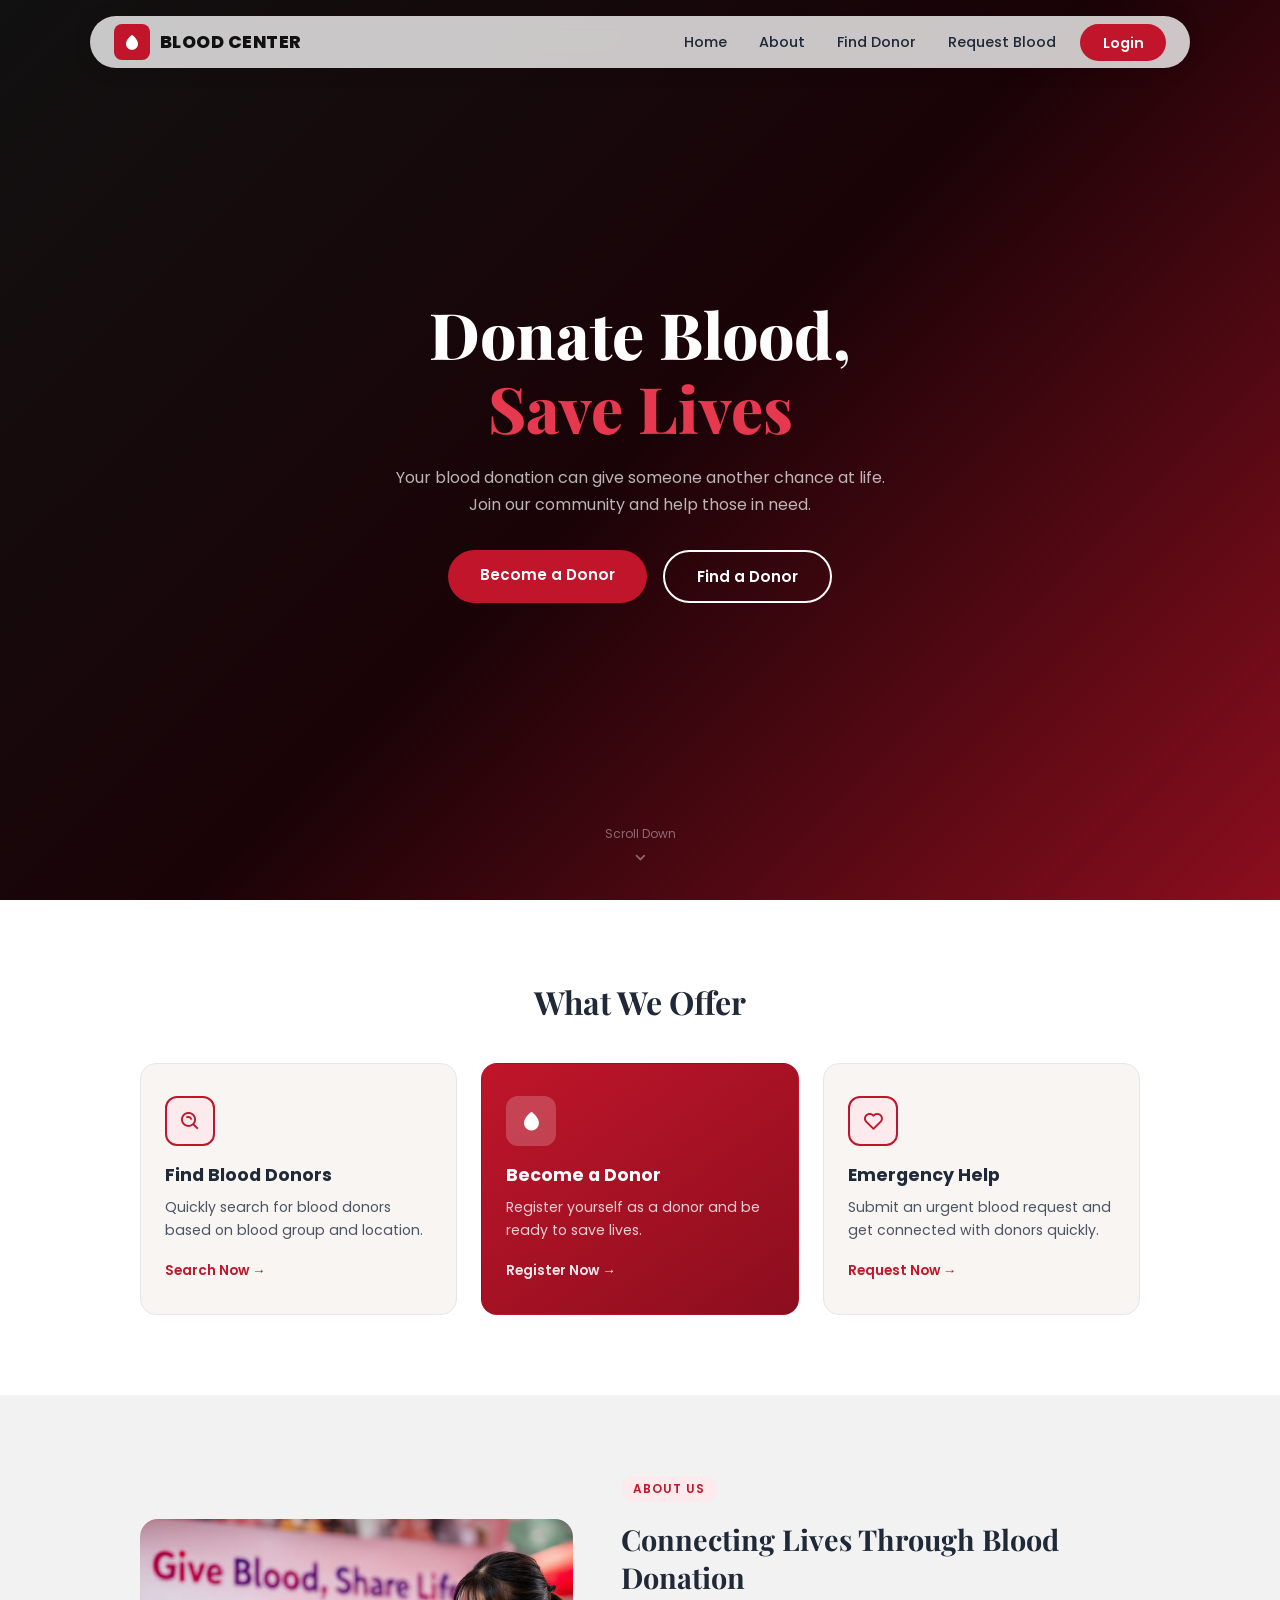
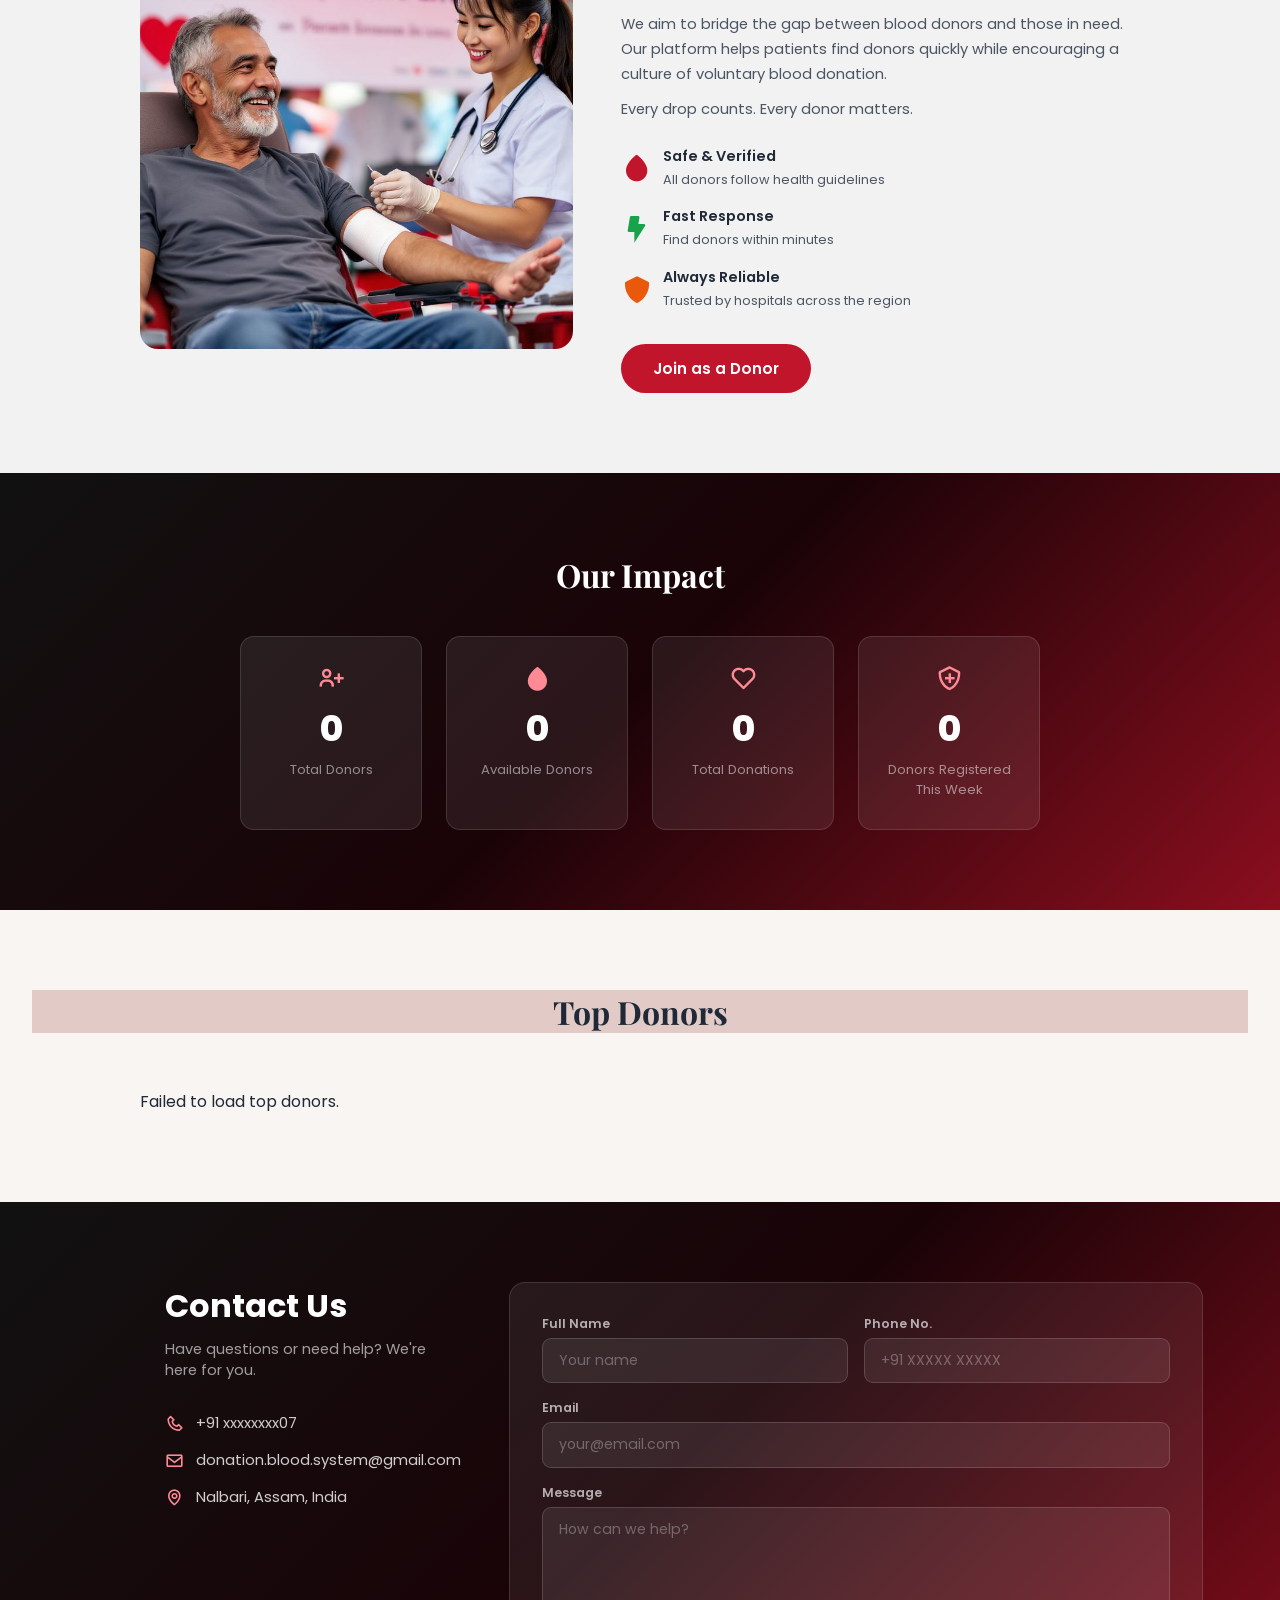
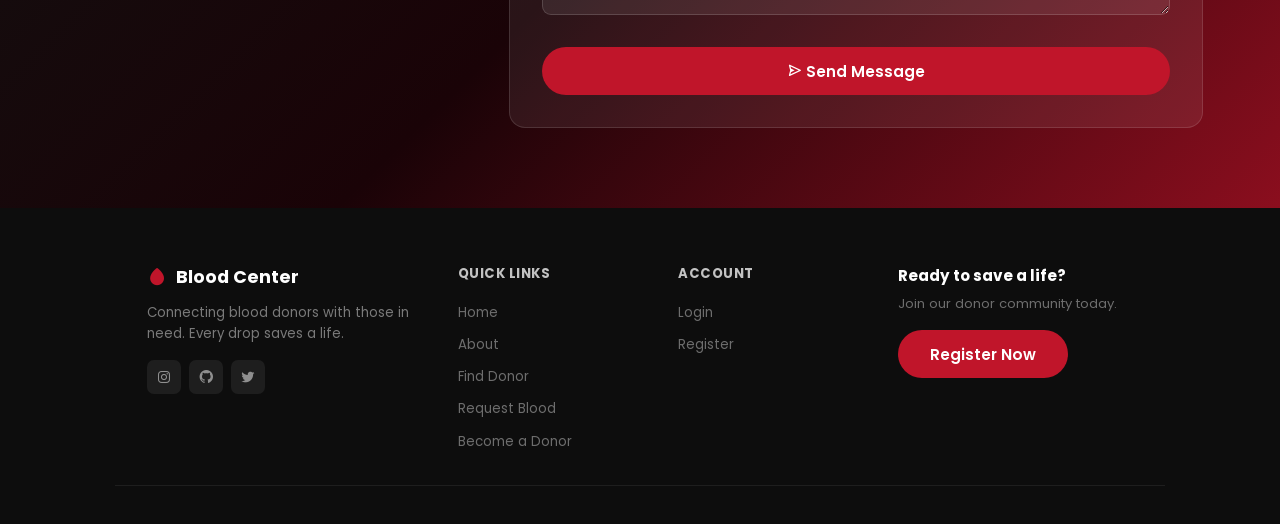
==== index.html @ 56c10442 "Initial commit - Blood DonationSystem" ====
<!DOCTYPE html>
<html lang="en">
<head>
  <meta charset="UTF-8" />
  <meta name="viewport" content="width=device-width, initial-scale=1.0"/>
  <title>Blood Center — Donate Blood, Save Lives</title>
  <link rel="stylesheet" href="/css/style.css">
  <link href="https://fonts.googleapis.com/css2?family=Poppins:wght@400;500;600;700;800&display=swap" rel="stylesheet"/>
  <link href="https://unpkg.com/boxicons@2.1.4/css/boxicons.min.css" rel="stylesheet"/>
  <link rel="icon" type="image/png" href="/imgs/logo.png">

  <script src="https://www.google.com/recaptcha/api.js" async defer></script>
</head>
<body>

  <!-- NAVBAR -->
  <header id="navbar">
    <div class="nav-content">
      <div class="lnav">
        <div class="nav-logo-icon"><i class='bx bxs-droplet'></i></div>
        <a href="index.html" class="brand-name">BLOOD CENTER</a>
      </div>

      <div class="hamburger" id="hamburger">
        <span></span><span></span><span></span>
      </div>

      <div class="rnav" id="rnav">
        <ul>
          <li><a class="navbtn" href="index.html">Home</a></li>
          <li><a class="navbtn" href="#about">About</a></li>
          <li><a class="navbtn" href="/html/search.html" target="_blank">Find Donor</a></li>
          <li><a class="navbtn" href="/html/request.html" target="_blank">Request Blood</a></li>
          <li><a class="nav-login-btn" href="/html/login.html" target="_blank">Login</a></li>
        </ul>
      </div>
    </div>
  </header>


  <!-- HERO -->
  <section class="hero">
    <div class="hero-content">
      <h1>Donate Blood,<br/><span>Save Lives</span></h1>
      <p>Your blood donation can give someone another chance at life.<br/>Join our community and help those in need.</p>
      <div class="hero-buttons">
        <a href="/html/register.html" class="btn-red" target="_blank">Become a Donor</a>
        <a href="/html/search.html" class="btn-white" target="_blank">Find a Donor</a>
      </div>
    </div>

    <div class="hero-scroll-hint">
      <span>Scroll Down</span>
      <i class='bx bx-chevron-down'></i>
    </div>
  </section>


  <!-- WHAT WE OFFER -->
  <section class="offers">
    <h2 class="section-title">What We Offer</h2>
    <div class="offers-grid">

      <div class="offer-card">
        <div class="offer-icon"><i class='bx bx-search-alt'></i></div>
        <h3>Find Blood Donors</h3>
        <p>Quickly search for blood donors based on blood group and location.</p>
        <a href="/html/search.html" target="_blank" class="card-link">Search Now →</a>
      </div>

      <div class="offer-card highlight">
        <div class="offer-icon"><i class='bx bxs-droplet'></i></div>
        <h3>Become a Donor</h3>
        <p>Register yourself as a donor and be ready to save lives.</p>
        <a href="/html/register.html" target="_blank" class="card-link light">Register Now →</a>
      </div>

      <div class="offer-card">
        <div class="offer-icon"><i class='bx bx-heart'></i></div>
        <h3>Emergency Help</h3>
        <p>Submit an urgent blood request and get connected with donors quickly.</p>
        <a href="/html/request.html" target="_blank" class="card-link">Request Now →</a>
      </div>

    </div>
  </section>


  <!-- ABOUT -->
  <section class="about" id="about">
    <div class="about-inner">

      <div class="about-image">
        <div class="about-img-box"><img src="/imgs/Blood_Donation_Poster.jpg" alt=""></div>
      </div>

      <div class="about-text">
        <span class="tag">About Us</span>
        <h2>Connecting Lives Through Blood Donation</h2>
        <p>We aim to bridge the gap between blood donors and those in need. Our platform helps patients find donors quickly while encouraging a culture of voluntary blood donation.</p>
        <p>Every drop counts. Every donor matters.</p>

        <div class="about-points">
          <div class="about-point">
            <i class='bx bxs-droplet'></i>
            <div>
              <h4>Safe & Verified</h4>
              <p>All donors follow health guidelines</p>
            </div>
          </div>
          <div class="about-point">
            <i class='bx bxs-bolt' style="color:#16a34a"></i>
            <div>
              <h4>Fast Response</h4>
              <p>Find donors within minutes</p>
            </div>
          </div>
          <div class="about-point">
            <i class='bx bxs-shield' style="color:#ea580c"></i>
            <div>
              <h4>Always Reliable</h4>
              <p>Trusted by hospitals across the region</p>
            </div>
          </div>
        </div>

        <a href="/html/register.html" target="_blank" class="btn-red">Join as a Donor</a>
      </div>

    </div>
  </section>


  <!-- STATS -->
  <section class="stats">
    <h2 class="section-title light">Our Impact</h2>
    <div class="stats-grid">

      <div class="stat-card">
        <i class='bx bx-user-plus'></i>
        <h3 id = "total-donors" class="counter" data-target="0">0</h3>
        <p>Total Donors</p>
      </div>

      <div class="stat-card">
        <i class='bx bxs-droplet'></i>
        <h3 id = "available-donors" class="counter" data-target="0">0</h3>
        <p>Available Donors</p>
      </div>

      <div class="stat-card">
        <i class='bx bx-heart'></i>
        <h3 id = "total-donations" class="counter" data-target="0">0</h3>
        <p>Total Donations</p>
      </div>

      <div class="stat-card">
        <i class='bx bx-shield-plus'></i>
        <h3 id = "last-7-days-registered-donors" class="counter" data-target="0">0</h3>
        <p>Donors Registered This Week</p>
      </div>

    </div>
  </section>


  <!-- TOP DONORS -->
  <section class="top-donors">
    <h2 class="section-title-donors">Top Donors</h2>
    <div class="donors-row" id = "top-donors-list">

 
      <!-- <div class="donor-card gold">
        <div class="donor-rank">🥇</div>
        <div class="donor-avatar">KB</div>
        <h3>Karan Barman</h3>
        <span class="blood-tag">A+</span>
        <p>12 Donations</p>
      </div>

      -->
      

    </div>
  </section>


  <!-- CONTACT -->
  <section class="contact" id="contact">
    <div class="contact-inner">

      <div class="contact-info">
        <h2>Contact Us</h2>
        <p>Have questions or need help? We're here for you.</p>
        <div class="contact-detail">
          <i class='bx bx-phone'></i>
          <span>+91 xxxxxxxx07</span>
        </div>
        <div class="contact-detail">
          <i class='bx bx-envelope'></i>
          <span>donation.blood.system@gmail.com</span>
        </div>
        <div class="contact-detail">
          <i class='bx bx-map'></i>
          <span>Nalbari, Assam, India</span>
        </div>
      </div>




      <form class="contact-form" id="contactForm">
        <div class="form-row">
          <div class="form-group">
            <label for="cfName">Full Name</label>
            <input type="text" id="cfName" name="name" placeholder="Your name" required/>
          </div>
          <div class="form-group">
            <label for="cfPhone">Phone No.</label>
            <input type="tel" id="cfPhone" name="phone" placeholder="+91 XXXXX XXXXX"/>
          </div>
        </div>
        <div class="form-group">
          <label for="cfEmail">Email</label>
          <input type="email" id="cfEmail" name="email" placeholder="your@email.com" required/>
        </div>
        <div class="form-group">
          <label for="cfMsg">Message</label>
          <textarea id="cfMsg" name="message" rows="4" placeholder="How can we help?" required></textarea>
        </div>
        <div class="g-recaptcha" data-sitekey="6LdSw4IsAAAAANBnFoG56JSh3QCgX4U8LCmCvYXB"></div>
        <button type="submit" class="btn-red full">
          <i class='bx bx-send'></i> Send Message
        </button>
        <p class="form-success" id="formSuccess">✓ Message sent successfully!</p>
      </form>

    </div>
  </section>


  <!-- FOOTER -->
  <footer class="footer">
    <div class="footer-inner">

      <div class="footer-brand">
        <div class="footer-logo">
          <i class='bx bxs-droplet'></i> Blood Center
        </div>
        <p>Connecting blood donors with those in need. Every drop saves a life.</p>
        <div class="footer-socials">
          <a href="#"><i class='bx bxl-instagram'></i></a>
          <a href="#"><i class='bx bxl-github'></i></a>
          <a href="#"><i class='bx bxl-twitter'></i></a>
        </div>
      </div>

      <div class="footer-links">
        <h4>Quick Links</h4>
        <ul>
          <li><a href="index.html" target="_blank">Home</a></li>
          <li><a href="#about">About</a></li>
          <li><a href="/html/search.html" target="_blank">Find Donor</a></li>
          <li><a href="/html/request.html" target="_blank">Request Blood</a></li>
          <li><a href="/html/register.html" target="_blank">Become a Donor</a></li>
        </ul>
      </div>

      <div class="footer-links">
        <h4>Account</h4>
        <ul>
          <li><a href="/html/login.html" target="_blank">Login</a></li>
          <li><a href="/html/register.html" target="_blank">Register</a></li>
        </ul>
      </div>

      <div class="footer-cta">
        <h4>Ready to save a life?</h4>
        <p>Join our donor community today.</p>
        <a href="/html/register.html" target="_blank" class="btn-red">Register Now</a>
      </div>

    </div>

    <div class="footer-bottom">
      <!-- <p>© 2025 Blood Center. All rights reserved.</p>
      <p>Made with <i class='bx bxs-heart' style="color:#C0152A"></i> for a college project</p> -->
    </div>
  </footer>

   <div id="toast" class="toast"></div>

  <script src="/js/index.js"></script>
  <script src="/js/contact.js"></script>
</body>
</html>
---- css/style.css ----
/* ================================
   BLOOD CENTER — style.css
   ================================ */

@import url('https://fonts.googleapis.com/css2?family=Poppins:wght@300;400;500;600;700;800&family=Playfair+Display:wght@700;800&display=swap');

/* --- VARIABLES --- */
:root {
  --red:       #C0152A;
  --red-dark:  #8B0E1E;
  --red-light: #FDEAEC;
  --black:     #111111;
  --white:     #FFFFFF;
  --off-white: #F8F5F2;
  --gray:      #F2F2F2;
  --text:      #1F2937;
  --text-soft: #4B5563;
  --border:    #E5E7EB;
}

/* --- RESET --- */
* {
  margin: 0;
  padding: 0;
  box-sizing: border-box;
}

html {
  scroll-behavior: smooth;
}

body {
  font-family: 'Poppins', sans-serif;
  color: var(--text);
  background: var(--white);
}

a {
  text-decoration: none;
  color: inherit;
}

ul {
  list-style: none;
}

img {
  max-width: 100%;
}


/* ================================
   REUSABLE STYLES
================================ */

.section-title {
  font-family: 'Playfair Display', serif;
  text-align: center;
  font-size: 2rem;
  font-weight: 700;
  margin-bottom: 2.5rem;
  color: var(--text);
}

.section-title-donors {
  font-family: 'Playfair Display', serif;
  text-align: center;
  font-size: 2rem;
  font-weight: 700;
  margin-bottom: 2.5rem;
  color: var(--text);
  background-color: rgb(133, 39, 26, 0.2);
}



.section-title.light {
  color: var(--white);
}

.tag {
  display: inline-block;
  background: var(--red-light);
  color: var(--red);
  font-size: 0.75rem;
  font-weight: 600;
  letter-spacing: 1px;
  text-transform: uppercase;
  padding: 4px 12px;
  border-radius: 20px;
  margin-bottom: 0.8rem;
}

.btn-red {
  display: inline-block;
  background: var(--red);
  color: var(--white);
  padding: 0.8rem 2rem;
  border-radius: 50px;
  font-weight: 600;
  font-size: 0.95rem;
  border: none;
  cursor: pointer;
  font-family: 'Poppins', sans-serif;
  transition: all 0.4s ease;
}

.btn-red:hover {
  background: var(--red);
  transform: scale(1.05);
  box-shadow: 0 0px 20px rgba(192,21,42,0.35);
}

.btn-red.full {
  width: 100%;
  text-align: center;
}

.btn-white {
  display: inline-block;
  background: transparent;
  color: var(--white);
  padding: 0.8rem 2rem;
  border-radius: 50px;
  font-weight: 600;
  font-size: 0.95rem;
  border: 2px solid var(--white);
  transition: background 0.3s, color 0.3s;
}

.btn-white:hover {
  background: var(--white);
  color: var(--black);
}

.blood-tag {
  display: inline-block;
  background: var(--red-light);
  color: var(--red);
  border: 1px solid rgba(192,21,42,0.2);
  border-radius: 5px;
  padding: 2px 8px;
  font-size: 0.8rem;
  font-weight: 700;
}


/* ================================
   NAVBAR
================================ */

header {
  position: fixed;
  top: 0; left: 0; right: 0;
  z-index: 1000;
  padding: 1rem 2rem;
  display: flex;
  justify-content: center;
  transition: padding 0.3s ease;
}
/* header.scrolled {
  padding: 0.5rem 2rem;
} */
.nav-content {
  background: rgba(255, 255, 255, 0.774);
  backdrop-filter: blur(10px);
  -webkit-backdrop-filter: blur(18px);
  display: flex;
  justify-content: space-between;
  align-items: center;
  padding: 0.5rem 1.5rem;
  width: 100%;
  max-width: 1100px;
  border-radius: 50px;
  box-shadow: 0 2px 20px rgba(0,0,0,0.12);
  transition: all 0.3s ease;
}
.lnav {
  display: flex;
  align-items: center;
  gap: 0.6rem;
}
.nav-logo-icon {
  width: 36px; height: 36px;
  background: var(--red);
  border-radius: 8px;
  display: flex; align-items: center; justify-content: center;
  color: white;
  font-size: 18px;
}
.brand-name {
  font-weight: 800;
  font-size: 1.1rem;
  color: var(--black);
  letter-spacing: 0.5px;
}
.rnav ul {
  display: flex;
  align-items: center;
  gap: 0.2rem;
}
.navbtn {
  padding: 0.4rem 0.9rem;
  border-radius: 30px;
  color: var(--text-main);
  font-weight: 500;
  font-size: 0.9rem;
  transition: all 0.25s ease;
}
.navbtn:hover {
  background: var(--red-light);
  color: var(--red);
}
.nav-login-btn {
  background: var(--red);
  color: white;
  padding: 0.55rem 1.4rem;
  border-radius: 50px;
  font-weight: 600;
  font-size: 0.9rem;
  transition: all 0.3s ease;
  box-shadow: var(--shadow-red);
  margin-left: 0.4rem;
}
.nav-login-btn:hover {
  background: var(--red-dark);
  transform: translateY(-1px);
}

/* hamburger */

.hamburger {
  display: none;
  flex-direction: column;
  cursor: pointer;
  gap: 5px;
  padding: 4px;
}
.hamburger span {
  width: 24px; height: 2.5px;
  background: var(--black);
  border-radius: 5px;
  transition: all 0.3s ease;
  display: block;
}
.hamburger.open span:nth-child(1) { transform: rotate(45deg) translate(5px,5px); }
.hamburger.open span:nth-child(2) { opacity: 0; }
.hamburger.open span:nth-child(3) { transform: rotate(-45deg) translate(5px,-5px); }

@media (max-width: 900px) {
  .hamburger { display: flex; }
  .rnav {
    position: absolute;
    top: 50px; left: 1rem; right: 1rem;
    background: white;
    border-radius: 16px;
    box-shadow: 0 8px 30px rgba(0,0,0,0.15);
    max-height: 0;
    overflow: hidden;
    transition: max-height 0.4s ease, padding 0.3s ease;
  }
  .rnav.active { max-height: 400px; padding: 0.8rem 0; }
  .rnav ul { flex-direction: column; padding: 0.5rem 1rem; gap: 0.5rem; }
  .nav-login-btn { margin-left: 0; width: 100%; text-align: center; display: block; }
}


/* ================================
   HERO
================================ */

.hero {
  min-height: 100vh;
  background: linear-gradient(135deg, #111 0%, #1a0307 50%, #8B0E1E 100%);
  display: flex;
  align-items: center;
  justify-content: center;
  text-align: center;
  padding: 2rem;
}

.hero-content {
  max-width: 700px;
}
.hero-content h1 {
  font-family: 'Playfair Display', serif;
  font-size: clamp(2.2rem, 6vw, 4rem);
  color: var(--white);
  font-weight: 800;
  line-height: 1.15;
  margin-bottom: 1.2rem;
}

.hero-content h1 span {
  color: #E63950;
}

.hero-content p {
  font-size: 1rem;
  color: rgba(255,255,255,0.7);
  line-height: 1.7;
  margin-bottom: 2rem;
}

.hero-buttons {
  display: flex;
  gap: 1rem;
  justify-content: center;
  flex-wrap: wrap;
}

.hero-scroll-hint {
  position: absolute;
  bottom: 2rem;
  left: 50%;
  transform: translateX(-50%);
  display: flex;
  flex-direction: column;
  align-items: center;
  gap: 4px;
  color: rgba(255,255,255,0.4);
  font-size: 0.75rem;
  animation: bounce 2s infinite;
  z-index: 2;
}
.hero-scroll-hint i { font-size: 1.3rem; }
@keyframes bounce {
  0%,100% { transform: translateX(-50%) translateY(0); }
  50%      { transform: translateX(-50%) translateY(6px); }
}


/* ================================
   WHAT WE OFFER
================================ */

.offers {
  padding: 5rem 2rem;
  background: var(--white);
}

.offers-grid {
  max-width: 1000px;
  margin: 0 auto;
  display: grid;
  grid-template-columns: repeat(3, 1fr);
  gap: 1.5rem;
}

.offer-card {
  background: var(--off-white);
  border: 1.5px solid var(--border);
  border-radius: 16px;
  padding: 2rem 1.5rem;
  transition: transform 0.3s, box-shadow 0.3s;
}

.offer-card:hover {
  transform: translateY(-4px);
  box-shadow: 0 8px 24px rgba(0,0,0,0.08);
}

/* The middle red card */
.offer-card.highlight {
  background: linear-gradient(145deg, var(--red), var(--red-dark));
  border-color: transparent;
  color: var(--white);
}

.offer-icon {
  width: 50px;
  height: 50px;
  background: var(--red-light);
  color: var(--red);
  border-radius: 12px;
  display: flex;
  align-items: center;
  justify-content: center;
  font-size: 1.4rem;
  margin-bottom: 1rem;
  border: 2px solid var(--red);
}

.highlight .offer-icon {
  border: transparent;
  background: rgba(255,255,255,0.2);
  color: var(--white);
}

.offer-card h3 {
  font-size: 1.1rem;
  font-weight: 700;
  margin-bottom: 0.5rem;
}

.offer-card p {
  font-size: 0.88rem;
  color: var(--text-soft);
  line-height: 1.6;
  margin-bottom: 1rem;
}

.highlight p {
  color: rgba(255,255,255,0.8);
}

.card-link {
  font-size: 0.85rem;
  font-weight: 600;
  color: var(--red);
  transition: letter-spacing 0.2s;
}

.card-link:hover {
  letter-spacing: 0.5px;
}

.card-link.light {
  color: rgba(255,255,255,0.9);
}

@media (max-width: 750px) {
  .offers-grid {
    grid-template-columns: 1fr;
  }
}


/* ================================
   ABOUT
================================ */

.about {
  padding: 5rem 2rem;
  background: var(--gray);
}

.about-inner {
  max-width: 1000px;
  margin: 0 auto;
  display: grid;
  grid-template-columns: 1fr 1.2fr;
  gap: 3rem;
  align-items: center;
}

.about-img-box {
  background: linear-gradient(135deg, var(--red), var(--red-dark));
  border-radius: 18px;
  height: 430px;
  display: flex;
  align-items: center;
  justify-content: center;
  color: var(--red);
  overflow: hidden;
}
.about-img-box img{
  height:  100%;
  width: 100%;
}

.about-img-box p {
  font-size: 1rem;
  font-weight: 500;
}

.about-text h2 {
  font-family: 'Playfair Display', serif;
  font-size: 1.8rem;
  font-weight: 700;
  margin: 0.4rem 0 1rem;
  line-height: 1.3;
}

.about-text p {
  font-size: 0.92rem;
  color: var(--text-soft);
  line-height: 1.7;
  margin-bottom: 0.6rem;
}

.about-points {
  display: flex;
  flex-direction: column;
  gap: 1rem;
  margin: 1.5rem 0 2rem;
}

.about-point {
  display: flex;
  align-items: center;
  gap: 10px;
}

.about-point i {
  font-size: 2rem;
  color: var(--red);
  flex-shrink: 0;
}

.about-point h4 {
  font-size: 0.9rem;
  font-weight: 600;
  margin-bottom: 2px;
}

.about-point p {
  font-size: 0.8rem;
  margin: 0;
}

@media (max-width: 750px) {
  .about-inner {
    grid-template-columns: 1fr;
  }
  .about-img-box {
    height: 400px;
  }
}


/* ================================
   STATS
================================ */

.stats {
  background: linear-gradient(135deg, #111 0%, #1a0307 50%, #8B0E1E 100%);
  padding: 5rem 2rem;
  text-align: center;
}

.stats-grid {
  max-width: 800px;
  margin: 0 auto;
  display: grid;
  grid-template-columns: repeat(4, 1fr);
  gap: 1.5rem;
}

.stat-card {
  background: rgba(255,255,255,0.08);
  border: 1px solid rgba(255,255,255,0.12);
  border-radius: 14px;
  padding: 1.8rem 1rem;
  transition: all 0.3s ease;
}

.stat-card:hover {
  transform: translateY(-4px);
}

.stat-card i {
  font-size: 1.8rem;
  color: #ff8a95;
  margin-bottom: 0.5rem;
  display: block;
}

.stat-card h3 {
  font-size: 2.2rem;
  font-weight: 800;
  color: var(--white);
  margin-bottom: 0.3rem;
}

.stat-card p {
  font-size: 0.82rem;
  color: rgba(255,255,255,0.5);
}

@media (max-width: 650px) {
  .stats-grid {
    grid-template-columns: repeat(2, 1fr);
  }
}


/* ================================
   TOP DONORS
================================ */

.top-donors {
  padding: 5rem 2rem;
  background: var(--off-white);
}

.donors-row {
  padding: 1rem 0;
  max-width: 1000px;
  margin: 0 auto;
  display: flex;
  gap: 1.2rem;
  overflow-x: auto;
  padding-bottom: 0.5rem;
  scrollbar-width: thin;
  scrollbar-color: var(--border) transparent;
}

.donor-card {
  min-width: 185px;
  background: var(--white);
  border: 2px solid var(--border);
  border-radius: 16px;
  padding: 1.5rem 1.2rem;
  text-align: center;
  display: flex;
  flex-direction: column;
  align-items: center;
  gap: 0.5rem;
  position: relative;
  transition: all 0.3s, box-shadow 0.3s;
  flex-shrink: 0;
}

.donor-card:hover {
  transform: translateY(-4px);
  box-shadow: 0 5px 10px rgba(0,0,0,0.08);
}

/* Gold / Silver / Bronze card backgrounds */
.donor-card.gold   { background: linear-gradient(160deg, #fffde8, #fff); border-color: #F5D060; }
.donor-card.silver { background: linear-gradient(160deg, #f5f5f5, #fff); border-color: #C2BFBC; }
.donor-card.bronze { background: linear-gradient(160deg, #fff0e6, #fff); border-color: #CD7F32; }

.donor-rank {
  position: absolute;
  top: 10px;
  left: 12px;
  font-size: 1.2rem;
}

.donor-avatar {
  width: 60px;
  height: 60px;
  border-radius: 50%;
  background: var(--red);
  color: var(--white);
  display: flex;
  align-items: center;
  justify-content: center;
  font-weight: 700;
  font-size: 1.1rem;
}

.donor-card h3 {
  font-size: 0.92rem;
  font-weight: 700;
}

.donor-card p {
  font-size: 0.8rem;
  color: var(--text-soft);
}


/* ================================
   CONTACT
================================ */

.contact {
  background: linear-gradient(135deg, #111 0%, #1a0307 50%, #8B0E1E 100%);
  padding: 5rem 2rem;
}

.contact-inner {
  max-width: 950px;
  margin: 0 auto;
  display: grid;
  grid-template-columns: 1fr 1.5fr;
  gap: 3rem;
  align-items: start;
}

.contact-info h2 {
  font-size: 2rem;
  font-weight: 700;
  color: var(--white);
  margin-bottom: 0.6rem;
}

.contact-info > p {
  color: rgba(255,255,255,0.6);
  font-size: 0.92rem;
  margin-bottom: 2rem;
}

.contact-detail {
  display: flex;
  align-items: center;
  gap: 12px;
  margin-bottom: 1rem;
}

.contact-detail i {
  font-size: 1.2rem;
  color: #ff8a95;
  flex-shrink: 0;
}

.contact-detail span {
  font-size: 0.92rem;
  color: rgba(255,255,255,0.8);
}

/* Contact form */
.contact-form {
  background: rgba(255,255,255,0.07);
  border: 1px solid rgba(255,255,255,0.12);
  border-radius: 16px;
  padding: 2rem;
  display: flex;
  flex-direction: column;
  gap: 1rem;
}

.form-row {
  display: grid;
  grid-template-columns: 1fr 1fr;
  gap: 1rem;
}

.form-group {
  display: flex;
  flex-direction: column;
  gap: 5px;
}

.form-group label {
  font-size: 0.78rem;
  font-weight: 600;
  color: rgba(255,255,255,0.65);
}

.form-group input,
.form-group textarea {
  background: rgba(255,255,255,0.08);
  border: 1px solid rgba(255,255,255,0.15);
  border-radius: 9px;
  padding: 0.7rem 1rem;
  font-size: 0.88rem;
  color: var(--white);
  outline: none;
  font-family: 'Poppins', sans-serif;
  transition: border-color 0.2s;
}

.form-group input::placeholder,
.form-group textarea::placeholder {
  color: rgba(255,255,255,0.3);
}

.form-group input:focus,
.form-group textarea:focus {
  border-color: rgba(230,57,80,0.6);
}

.form-group textarea {
  resize: vertical;
}

.form-success {
  text-align: center;
  color: #4ade80;
  font-size: 0.85rem;
  font-weight: 600;
  display: none;
}

.form-success.show {
  display: block;
}

@media (max-width: 750px) {
  .contact-inner {
    grid-template-columns: 1fr;
  }
  .form-row {
    grid-template-columns: 1fr;
  }
}


/* ================================
   FOOTER
================================ */

.footer {
  background: #0D0D0D;
  color: var(--white);
}

.footer-inner {
  max-width: 1050px;
  margin: 0 auto;
  padding: 3.5rem 2rem 2rem;
  display: grid;
  grid-template-columns: 1.5fr 1fr 1fr 1.3fr;
  gap: 2.5rem;
}

.footer-logo {
  display: flex;
  align-items: center;
  gap: 8px;
  font-size: 1.1rem;
  font-weight: 700;
  margin-bottom: 0.7rem;
}

.footer-logo i {
  color: var(--red);
  font-size: 1.3rem;
}

.footer-brand p {
  font-size: 0.83rem;
  color: rgba(255,255,255,0.45);
  line-height: 1.6;
  margin-bottom: 1rem;
}

.footer-socials {
  display: flex;
  gap: 0.5rem;
}

.footer-socials a {
  width: 34px;
  height: 34px;
  background: rgba(255,255,255,0.07);
  border-radius: 7px;
  display: flex;
  align-items: center;
  justify-content: center;
  font-size: 1rem;
  color: rgba(255,255,255,0.5);
  transition: all 0.2s;
}

.footer-socials a:hover {
  background: var(--red);
  color: var(--white);
}

.footer-links h4 {
  font-size: 0.82rem;
  font-weight: 700;
  letter-spacing: 0.5px;
  text-transform: uppercase;
  color: rgba(255,255,255,0.75);
  margin-bottom: 0.9rem;
}

.footer-links ul {
  display: flex;
  flex-direction: column;
  gap: 0.45rem;
}

.footer-links a {
  font-size: 0.83rem;
  color: rgba(255,255,255,0.4);
  transition: color 0.2s;
}

.footer-links a:hover {
  color: #E63950;
}

.footer-cta h4 {
  font-size: 0.95rem;
  font-weight: 700;
  margin-bottom: 0.4rem;
}

.footer-cta p {
  font-size: 0.82rem;
  color: rgba(255,255,255,0.4);
  margin-bottom: 1rem;
}

.footer-bottom {
  border-top: 1px solid rgba(255,255,255,0.07);
  max-width: 1050px;
  margin: 0 auto;
  padding: 1.2rem 2rem;
  display: flex;
  justify-content: space-between;
  font-size: 0.78rem;
  color: rgba(255,255,255,0.3);
  flex-wrap: wrap;
  gap: 0.5rem;
}

@media (max-width: 850px) {
  .footer-inner {
    grid-template-columns: 1fr 1fr;
  }
}

@media (max-width: 500px) {
  .footer-inner {
    grid-template-columns: 1fr;
  }
}

.donor-avatar img{
  width: 60px;
  height: 60px;
  border-radius: 50%;
  background: var(--red);
  color: var(--white);
  display: flex;
  align-items: center;
  justify-content: center;
  font-weight: 700;
  font-size: 1.1rem;
}

.btn-red:active{
  transform: translateY(1px) scale(0.97);
  filter: brightness(0.92);
}


.toast{
  position: fixed;
  top: 110px;
  left: 50%;
  transform: translate(-50%, -50%) scale(0.96);

  min-width: min(92vw, 320px);
  max-width: min(92vw, 520px);
  padding: 12px 16px;
  border-radius: 12px;
  text-align: center;

  background: #ffffff; 
  color: #020000;
  box-shadow: 0 14px 36px rgba(0,0,0,0.35);
  border: 1px solid black;

  z-index: 999999;     /* top-most layer */
  opacity: 0;
  visibility: hidden;  /* hidden when not used */
  pointer-events: none;
  transition: opacity .2s ease, transform .2s ease, visibility .2s ease;
}

.toast.show{
  opacity: 1;
  visibility: visible;
  transform: translate(-50%, -50%) scale(1);
}
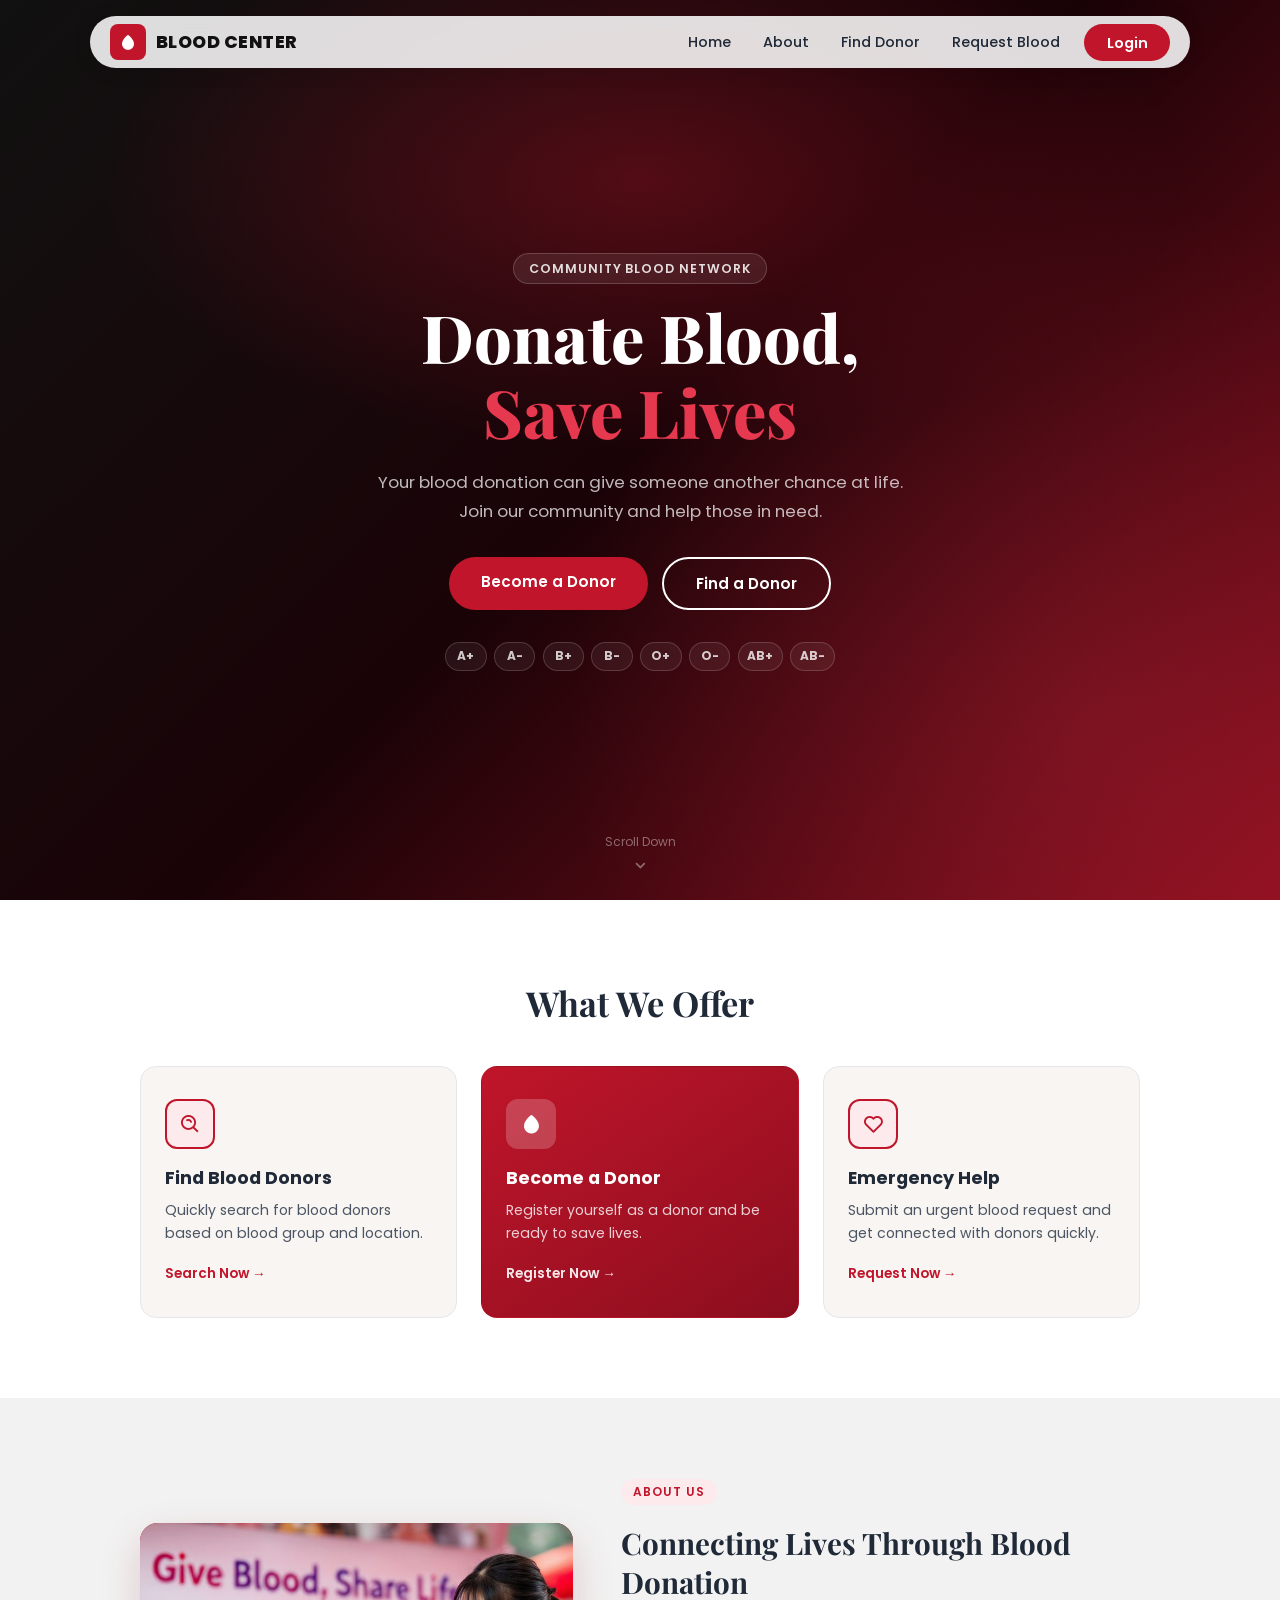
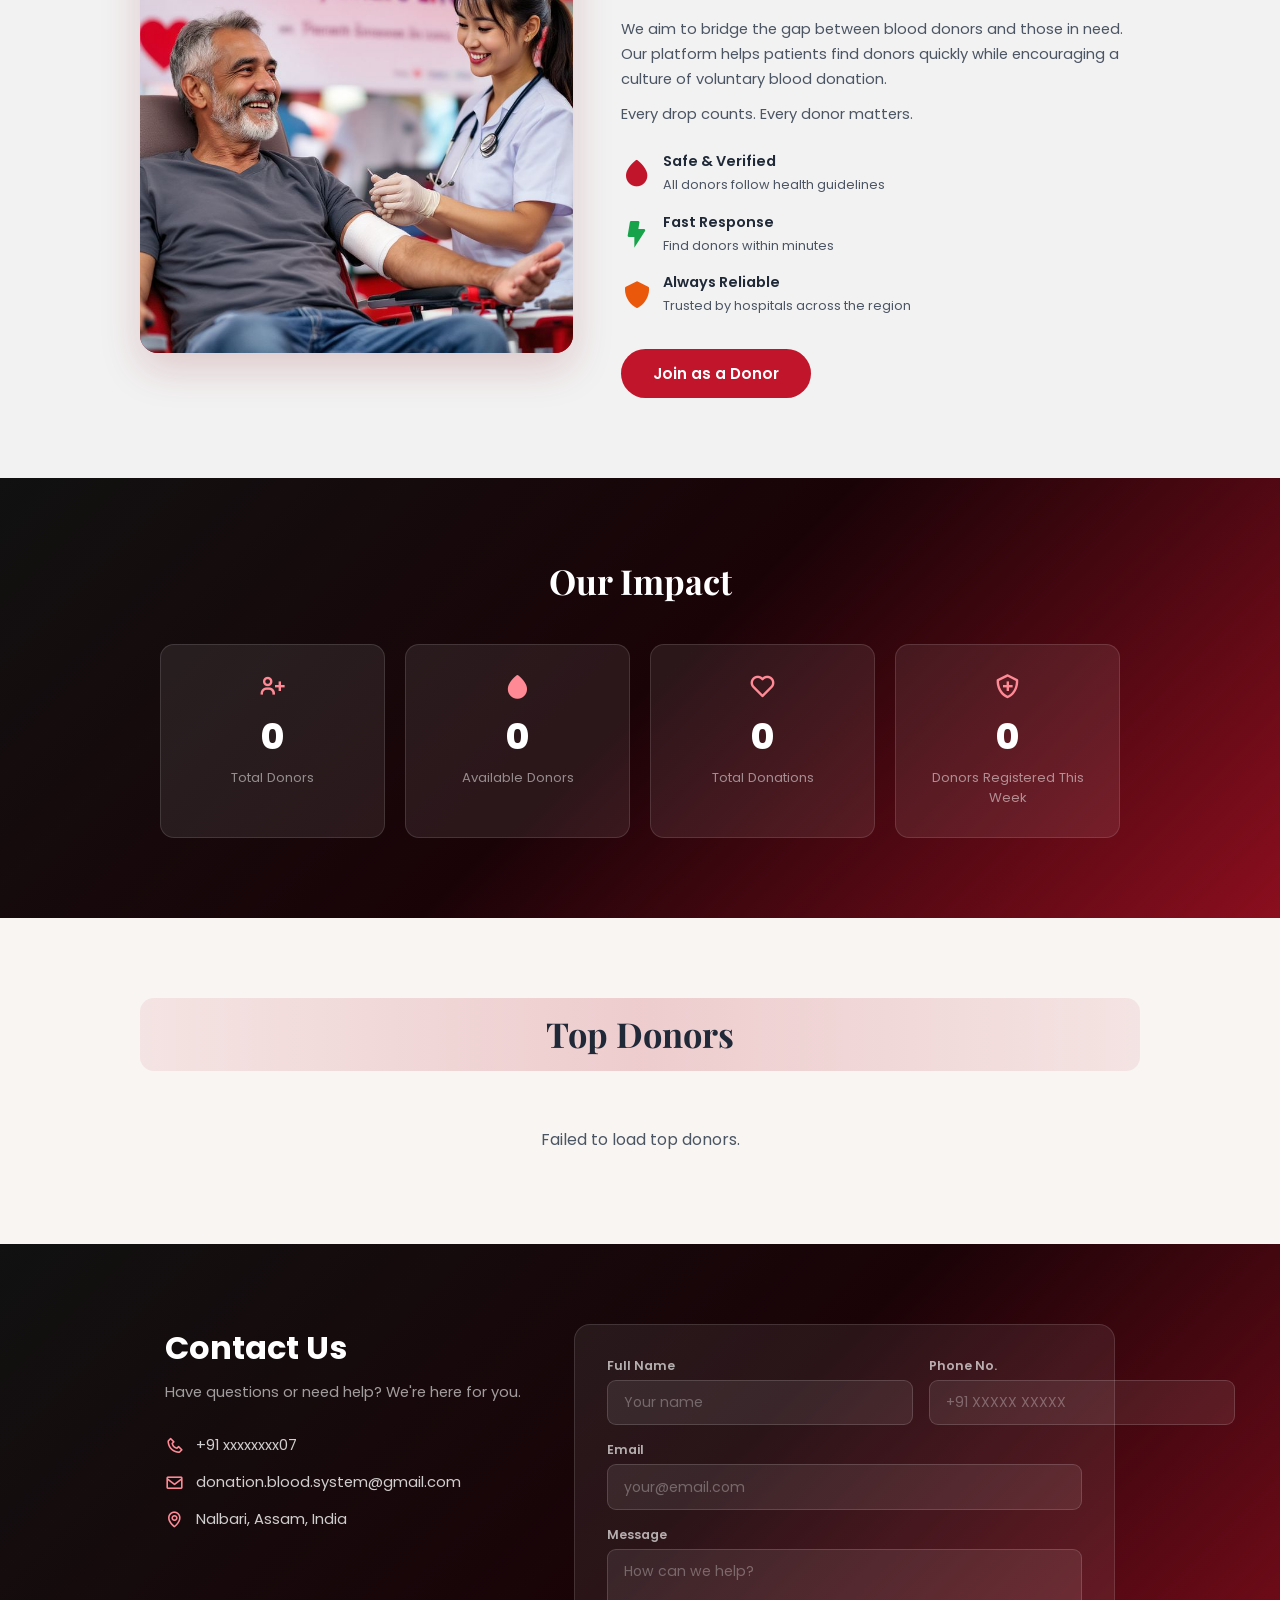
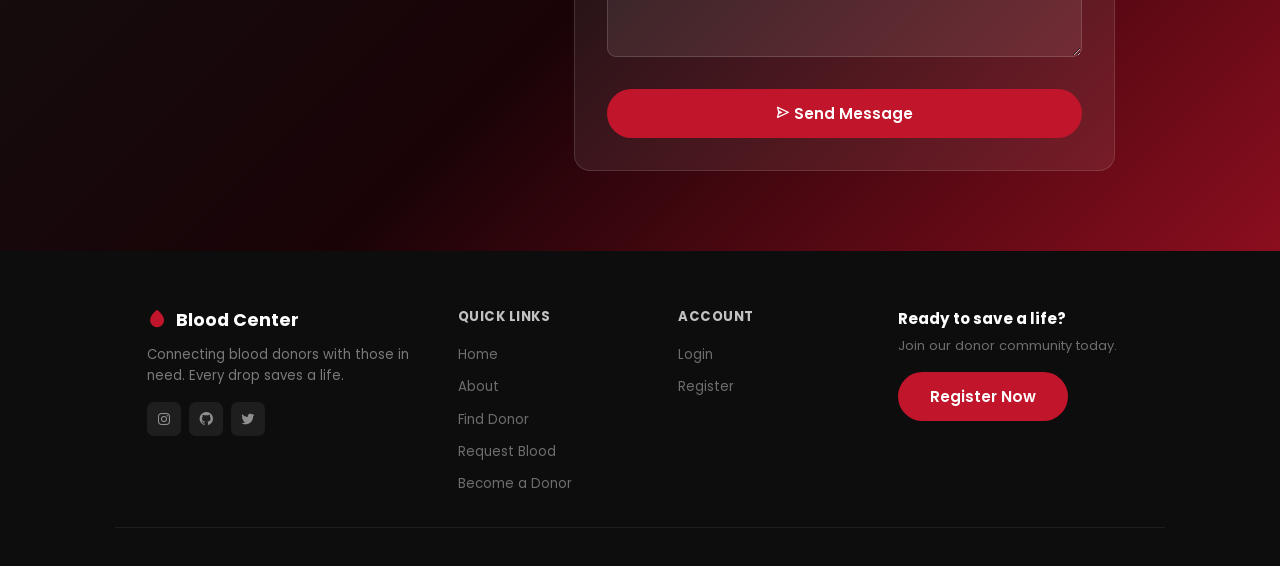
==== commit a45869e5: "more responsive" ====
--- a/index.html
+++ b/index.html
@@ -13,7 +13,7 @@
 </head>
 <body>
 
-  <!-- NAVBAR -->
+  <!-- NAVBAR  -->
   <header id="navbar">
     <div class="nav-content">
       <div class="lnav">
@@ -40,12 +40,17 @@
 
   <!-- HERO -->
   <section class="hero">
+    <div class="hero-glow" aria-hidden="true"></div>
     <div class="hero-content">
+      <p class="hero-kicker">Community Blood Network</p>
       <h1>Donate Blood,<br/><span>Save Lives</span></h1>
-      <p>Your blood donation can give someone another chance at life.<br/>Join our community and help those in need.</p>
+      <p>Your blood donation can give someone another chance at life.<br class="hide-mobile"/>Join our community and help those in need.</p>
       <div class="hero-buttons">
         <a href="/html/register.html" class="btn-red" target="_blank">Become a Donor</a>
         <a href="/html/search.html" class="btn-white" target="_blank">Find a Donor</a>
+      </div>
+      <div class="hero-pills" aria-hidden="true">
+        <span>A+</span><span>A-</span><span>B+</span><span>B-</span><span>O+</span><span>O-</span><span>AB+</span><span>AB-</span>
       </div>
     </div>
 
@@ -91,7 +96,7 @@
     <div class="about-inner">
 
       <div class="about-image">
-        <div class="about-img-box"><img src="/imgs/Blood_Donation_Poster.jpg" alt=""></div>
+        <div class="about-img-box"><img src="/imgs/Blood_Donation_Poster.jpg" alt="Blood donation campaign poster"></div>
       </div>
 
       <div class="about-text">
@@ -228,7 +233,9 @@
           <label for="cfMsg">Message</label>
           <textarea id="cfMsg" name="message" rows="4" placeholder="How can we help?" required></textarea>
         </div>
-        <div class="g-recaptcha" data-sitekey="6LdSw4IsAAAAANBnFoG56JSh3QCgX4U8LCmCvYXB"></div>
+        <div class="recaptcha-wrap">
+          <div class="g-recaptcha" data-sitekey="6LdSw4IsAAAAANBnFoG56JSh3QCgX4U8LCmCvYXB"></div>
+        </div>
         <button type="submit" class="btn-red full">
           <i class='bx bx-send'></i> Send Message
         </button>
--- a/css/style.css
+++ b/css/style.css
@@ -27,12 +27,15 @@
 
 html {
   scroll-behavior: smooth;
+  overflow-x: hidden;
 }
 
 body {
   font-family: 'Poppins', sans-serif;
   color: var(--text);
   background: var(--white);
+  overflow-x: hidden;
+  -webkit-font-smoothing: antialiased;
 }
 
 a {
@@ -46,6 +49,7 @@
 
 img {
   max-width: 100%;
+  height: auto;
 }
 
 
@@ -56,7 +60,7 @@
 .section-title {
   font-family: 'Playfair Display', serif;
   text-align: center;
-  font-size: 2rem;
+  font-size: clamp(1.6rem, 4vw, 2.15rem);
   font-weight: 700;
   margin-bottom: 2.5rem;
   color: var(--text);
@@ -65,11 +69,14 @@
 .section-title-donors {
   font-family: 'Playfair Display', serif;
   text-align: center;
-  font-size: 2rem;
-  font-weight: 700;
-  margin-bottom: 2.5rem;
+  font-size: clamp(1.6rem, 4vw, 2.15rem);
+  font-weight: 700;
+  margin: 0 auto 2.5rem;
+  padding: 0.85rem 1.25rem;
+  max-width: 1000px;
   color: var(--text);
-  background-color: rgb(133, 39, 26, 0.2);
+  background: linear-gradient(90deg, rgba(192,21,42,0.08), rgba(192,21,42,0.18), rgba(192,21,42,0.08));
+  border-radius: 14px;
 }
 
 
@@ -153,7 +160,7 @@
   position: fixed;
   top: 0; left: 0; right: 0;
   z-index: 1000;
-  padding: 1rem 2rem;
+  padding: 1rem clamp(0.75rem, 3vw, 2rem);
   display: flex;
   justify-content: center;
   transition: padding 0.3s ease;
@@ -162,13 +169,14 @@
   padding: 0.5rem 2rem;
 } */
 .nav-content {
-  background: rgba(255, 255, 255, 0.774);
-  backdrop-filter: blur(10px);
+  position: relative;
+  background: rgba(255, 255, 255, 0.86);
+  backdrop-filter: blur(14px);
   -webkit-backdrop-filter: blur(18px);
   display: flex;
   justify-content: space-between;
   align-items: center;
-  padding: 0.5rem 1.5rem;
+  padding: 0.5rem 1.25rem;
   width: 100%;
   max-width: 1100px;
   border-radius: 50px;
@@ -248,19 +256,29 @@
 .hamburger.open span:nth-child(3) { transform: rotate(-45deg) translate(5px,-5px); }
 
 @media (max-width: 900px) {
+  header { padding: 0.7rem 0.75rem; }
+  .nav-content {
+    border-radius: 22px;
+    padding: 0.45rem 0.9rem;
+  }
   .hamburger { display: flex; }
+  .brand-name { font-size: 0.95rem; }
   .rnav {
     position: absolute;
-    top: 50px; left: 1rem; right: 1rem;
+    top: calc(100% + 10px);
+    left: 0;
+    right: 0;
     background: white;
     border-radius: 16px;
     box-shadow: 0 8px 30px rgba(0,0,0,0.15);
     max-height: 0;
     overflow: hidden;
     transition: max-height 0.4s ease, padding 0.3s ease;
-  }
-  .rnav.active { max-height: 400px; padding: 0.8rem 0; }
-  .rnav ul { flex-direction: column; padding: 0.5rem 1rem; gap: 0.5rem; }
+    z-index: 1100;
+  }
+  .rnav.active { max-height: 420px; padding: 0.8rem 0; }
+  .rnav ul { flex-direction: column; padding: 0.5rem 1rem; gap: 0.5rem; align-items: stretch; }
+  .navbtn { display: block; text-align: center; padding: 0.7rem 0.9rem; }
   .nav-login-btn { margin-left: 0; width: 100%; text-align: center; display: block; }
 }
 
@@ -270,24 +288,54 @@
 ================================ */
 
 .hero {
+  position: relative;
   min-height: 100vh;
+  min-height: 100dvh;
   background: linear-gradient(135deg, #111 0%, #1a0307 50%, #8B0E1E 100%);
   display: flex;
   align-items: center;
   justify-content: center;
   text-align: center;
-  padding: 2rem;
+  padding: 6.5rem 1.25rem 5rem;
+  overflow: hidden;
+}
+
+.hero-glow {
+  position: absolute;
+  inset: 0;
+  pointer-events: none;
+  background:
+    radial-gradient(ellipse 70% 50% at 50% 20%, rgba(192,21,42,0.35), transparent 60%),
+    radial-gradient(circle at 85% 80%, rgba(230,57,80,0.18), transparent 40%);
 }
 
 .hero-content {
-  max-width: 700px;
-}
+  position: relative;
+  z-index: 1;
+  max-width: 760px;
+  width: 100%;
+}
+
+.hero-kicker {
+  display: inline-block;
+  margin-bottom: 1rem;
+  padding: 0.35rem 0.9rem;
+  border-radius: 999px;
+  border: 1px solid rgba(255,255,255,0.18);
+  background: rgba(255,255,255,0.08);
+  color: rgba(255,255,255,0.85);
+  font-size: 0.78rem;
+  font-weight: 600;
+  letter-spacing: 0.08em;
+  text-transform: uppercase;
+}
+
 .hero-content h1 {
   font-family: 'Playfair Display', serif;
-  font-size: clamp(2.2rem, 6vw, 4rem);
+  font-size: clamp(2.15rem, 7vw, 4.15rem);
   color: var(--white);
   font-weight: 800;
-  line-height: 1.15;
+  line-height: 1.12;
   margin-bottom: 1.2rem;
 }
 
@@ -295,23 +343,42 @@
   color: #E63950;
 }
 
-.hero-content p {
-  font-size: 1rem;
-  color: rgba(255,255,255,0.7);
+.hero-content > p:not(.hero-kicker) {
+  font-size: clamp(0.92rem, 2.2vw, 1.05rem);
+  color: rgba(255,255,255,0.72);
   line-height: 1.7;
   margin-bottom: 2rem;
 }
 
 .hero-buttons {
   display: flex;
-  gap: 1rem;
+  gap: 0.85rem;
   justify-content: center;
   flex-wrap: wrap;
 }
 
+.hero-pills {
+  display: flex;
+  flex-wrap: wrap;
+  justify-content: center;
+  gap: 0.45rem;
+  margin-top: 2rem;
+}
+
+.hero-pills span {
+  min-width: 2.6rem;
+  padding: 0.28rem 0.55rem;
+  border-radius: 999px;
+  border: 1px solid rgba(255,255,255,0.16);
+  background: rgba(255,255,255,0.06);
+  color: rgba(255,255,255,0.78);
+  font-size: 0.75rem;
+  font-weight: 700;
+}
+
 .hero-scroll-hint {
   position: absolute;
-  bottom: 2rem;
+  bottom: 1.5rem;
   left: 50%;
   transform: translateX(-50%);
   display: flex;
@@ -329,13 +396,24 @@
   50%      { transform: translateX(-50%) translateY(6px); }
 }
 
+@media (max-width: 560px) {
+  .hide-mobile { display: none; }
+  .hero-buttons { flex-direction: column; align-items: stretch; }
+  .hero-buttons .btn-red,
+  .hero-buttons .btn-white {
+    text-align: center;
+    width: 100%;
+  }
+  .hero-scroll-hint { display: none; }
+}
+
 
 /* ================================
    WHAT WE OFFER
 ================================ */
 
 .offers {
-  padding: 5rem 2rem;
+  padding: clamp(3.2rem, 7vw, 5rem) clamp(1rem, 4vw, 2rem);
   background: var(--white);
 }
 
@@ -353,6 +431,7 @@
   border-radius: 16px;
   padding: 2rem 1.5rem;
   transition: transform 0.3s, box-shadow 0.3s;
+  height: 100%;
 }
 
 .offer-card:hover {
@@ -419,9 +498,10 @@
   color: rgba(255,255,255,0.9);
 }
 
-@media (max-width: 750px) {
+@media (max-width: 900px) {
   .offers-grid {
     grid-template-columns: 1fr;
+    max-width: 520px;
   }
 }
 
@@ -431,7 +511,7 @@
 ================================ */
 
 .about {
-  padding: 5rem 2rem;
+  padding: clamp(3.2rem, 7vw, 5rem) clamp(1rem, 4vw, 2rem);
   background: var(--gray);
 }
 
@@ -440,23 +520,27 @@
   margin: 0 auto;
   display: grid;
   grid-template-columns: 1fr 1.2fr;
-  gap: 3rem;
+  gap: clamp(1.5rem, 4vw, 3rem);
   align-items: center;
 }
 
 .about-img-box {
   background: linear-gradient(135deg, var(--red), var(--red-dark));
   border-radius: 18px;
-  height: 430px;
+  height: min(430px, 58vw);
+  min-height: 240px;
   display: flex;
   align-items: center;
   justify-content: center;
   color: var(--red);
   overflow: hidden;
+  box-shadow: 0 16px 40px rgba(139, 14, 30, 0.18);
 }
 .about-img-box img{
   height:  100%;
   width: 100%;
+  object-fit: cover;
+  display: block;
 }
 
 .about-img-box p {
@@ -466,7 +550,7 @@
 
 .about-text h2 {
   font-family: 'Playfair Display', serif;
-  font-size: 1.8rem;
+  font-size: clamp(1.45rem, 3.5vw, 1.85rem);
   font-weight: 700;
   margin: 0.4rem 0 1rem;
   line-height: 1.3;
@@ -509,12 +593,12 @@
   margin: 0;
 }
 
-@media (max-width: 750px) {
+@media (max-width: 850px) {
   .about-inner {
     grid-template-columns: 1fr;
   }
   .about-img-box {
-    height: 400px;
+    height: min(360px, 70vw);
   }
 }
 
@@ -525,16 +609,16 @@
 
 .stats {
   background: linear-gradient(135deg, #111 0%, #1a0307 50%, #8B0E1E 100%);
-  padding: 5rem 2rem;
+  padding: clamp(3.2rem, 7vw, 5rem) clamp(1rem, 4vw, 2rem);
   text-align: center;
 }
 
 .stats-grid {
-  max-width: 800px;
+  max-width: 960px;
   margin: 0 auto;
   display: grid;
   grid-template-columns: repeat(4, 1fr);
-  gap: 1.5rem;
+  gap: 1.25rem;
 }
 
 .stat-card {
@@ -557,7 +641,7 @@
 }
 
 .stat-card h3 {
-  font-size: 2.2rem;
+  font-size: clamp(1.6rem, 4vw, 2.2rem);
   font-weight: 800;
   color: var(--white);
   margin-bottom: 0.3rem;
@@ -568,9 +652,15 @@
   color: rgba(255,255,255,0.5);
 }
 
-@media (max-width: 650px) {
+@media (max-width: 900px) {
   .stats-grid {
     grid-template-columns: repeat(2, 1fr);
+  }
+}
+
+@media (max-width: 420px) {
+  .stats-grid {
+    grid-template-columns: 1fr;
   }
 }
 
@@ -580,24 +670,32 @@
 ================================ */
 
 .top-donors {
-  padding: 5rem 2rem;
+  padding: clamp(3.2rem, 7vw, 5rem) clamp(1rem, 4vw, 2rem);
   background: var(--off-white);
 }
 
 .donors-row {
-  padding: 1rem 0;
+  padding: 1rem 0 0.75rem;
   max-width: 1000px;
   margin: 0 auto;
   display: flex;
   gap: 1.2rem;
   overflow-x: auto;
-  padding-bottom: 0.5rem;
   scrollbar-width: thin;
   scrollbar-color: var(--border) transparent;
+  scroll-snap-type: x proximity;
+  -webkit-overflow-scrolling: touch;
+}
+
+.donors-row > p {
+  width: 100%;
+  text-align: center;
+  color: var(--text-soft);
 }
 
 .donor-card {
   min-width: 185px;
+  width: 185px;
   background: var(--white);
   border: 2px solid var(--border);
   border-radius: 16px;
@@ -610,6 +708,7 @@
   position: relative;
   transition: all 0.3s, box-shadow 0.3s;
   flex-shrink: 0;
+  scroll-snap-align: start;
 }
 
 .donor-card:hover {
@@ -659,7 +758,7 @@
 
 .contact {
   background: linear-gradient(135deg, #111 0%, #1a0307 50%, #8B0E1E 100%);
-  padding: 5rem 2rem;
+  padding: clamp(3.2rem, 7vw, 5rem) clamp(1rem, 4vw, 2rem);
 }
 
 .contact-inner {
@@ -667,12 +766,12 @@
   margin: 0 auto;
   display: grid;
   grid-template-columns: 1fr 1.5fr;
-  gap: 3rem;
+  gap: clamp(1.5rem, 4vw, 3rem);
   align-items: start;
 }
 
 .contact-info h2 {
-  font-size: 2rem;
+  font-size: clamp(1.6rem, 4vw, 2rem);
   font-weight: 700;
   color: var(--white);
   margin-bottom: 0.6rem;
@@ -700,6 +799,7 @@
 .contact-detail span {
   font-size: 0.92rem;
   color: rgba(255,255,255,0.8);
+  overflow-wrap: anywhere;
 }
 
 /* Contact form */
@@ -707,10 +807,11 @@
   background: rgba(255,255,255,0.07);
   border: 1px solid rgba(255,255,255,0.12);
   border-radius: 16px;
-  padding: 2rem;
+  padding: clamp(1.25rem, 3vw, 2rem);
   display: flex;
   flex-direction: column;
   gap: 1rem;
+  min-width: 0;
 }
 
 .form-row {
@@ -770,12 +871,24 @@
   display: block;
 }
 
-@media (max-width: 750px) {
+@media (max-width: 850px) {
   .contact-inner {
     grid-template-columns: 1fr;
   }
   .form-row {
     grid-template-columns: 1fr;
+  }
+}
+
+.recaptcha-wrap {
+  overflow-x: auto;
+  max-width: 100%;
+}
+
+@media (max-width: 380px) {
+  .recaptcha-wrap {
+    transform: scale(0.88);
+    transform-origin: left top;
   }
 }
 
@@ -792,7 +905,7 @@
 .footer-inner {
   max-width: 1050px;
   margin: 0 auto;
-  padding: 3.5rem 2rem 2rem;
+  padding: 3.5rem clamp(1rem, 4vw, 2rem) 2rem;
   display: grid;
   grid-template-columns: 1.5fr 1fr 1fr 1.3fr;
   gap: 2.5rem;
@@ -892,15 +1005,16 @@
   gap: 0.5rem;
 }
 
-@media (max-width: 850px) {
+@media (max-width: 900px) {
   .footer-inner {
     grid-template-columns: 1fr 1fr;
   }
 }
 
-@media (max-width: 500px) {
+@media (max-width: 560px) {
   .footer-inner {
     grid-template-columns: 1fr;
+    gap: 1.75rem;
   }
 }
 
@@ -908,11 +1022,10 @@
   width: 60px;
   height: 60px;
   border-radius: 50%;
+  object-fit: cover;
   background: var(--red);
   color: var(--white);
-  display: flex;
-  align-items: center;
-  justify-content: center;
+  display: block;
   font-weight: 700;
   font-size: 1.1rem;
 }
@@ -953,6 +1066,29 @@
   transform: translate(-50%, -50%) scale(1);
 }
 
-
-
-
+@media (max-width: 560px) {
+  .toast {
+    top: 90px;
+    transform: translate(-50%, 0) scale(0.96);
+  }
+  .toast.show {
+    transform: translate(-50%, 0) scale(1);
+  }
+}
+
+@media (prefers-reduced-motion: reduce) {
+  html { scroll-behavior: auto; }
+  .hero-scroll-hint,
+  .offer-card,
+  .stat-card,
+  .donor-card,
+  .btn-red,
+  .btn-white {
+    animation: none;
+    transition: none;
+  }
+}
+
+
+
+
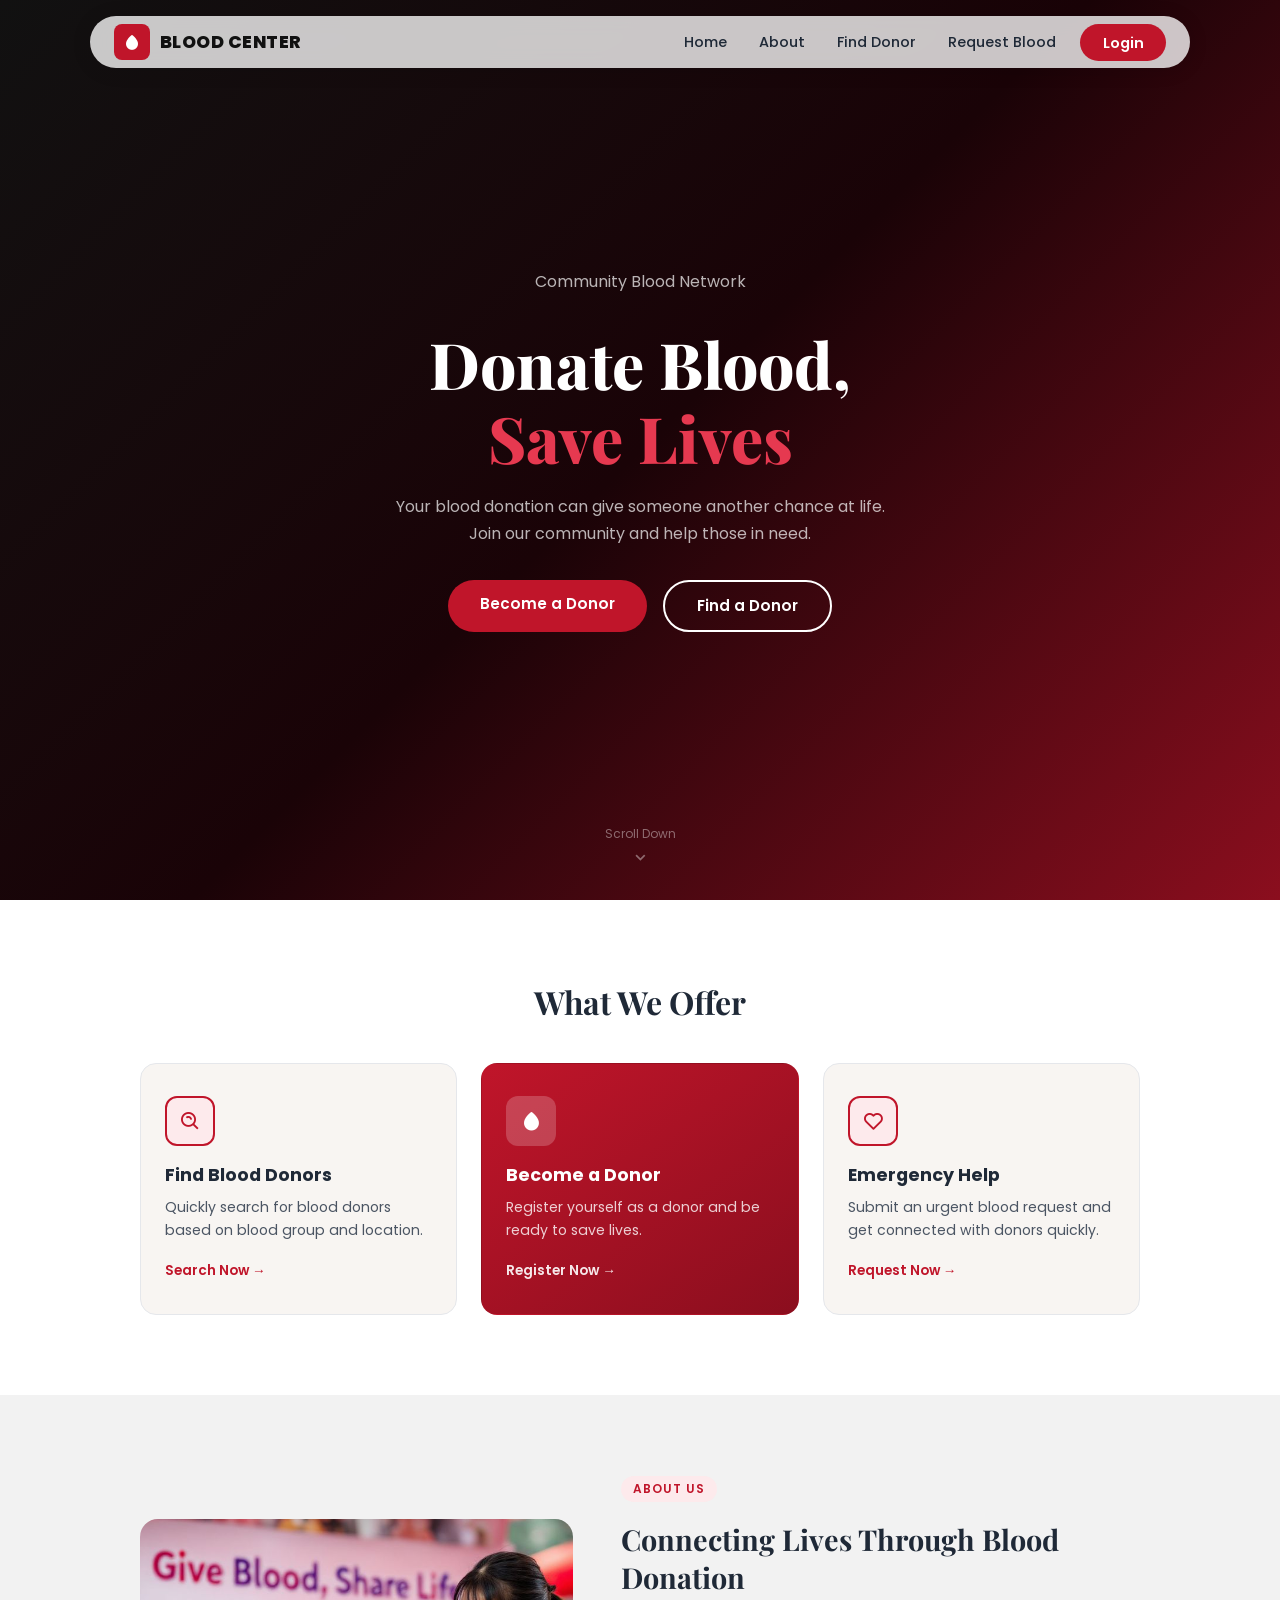
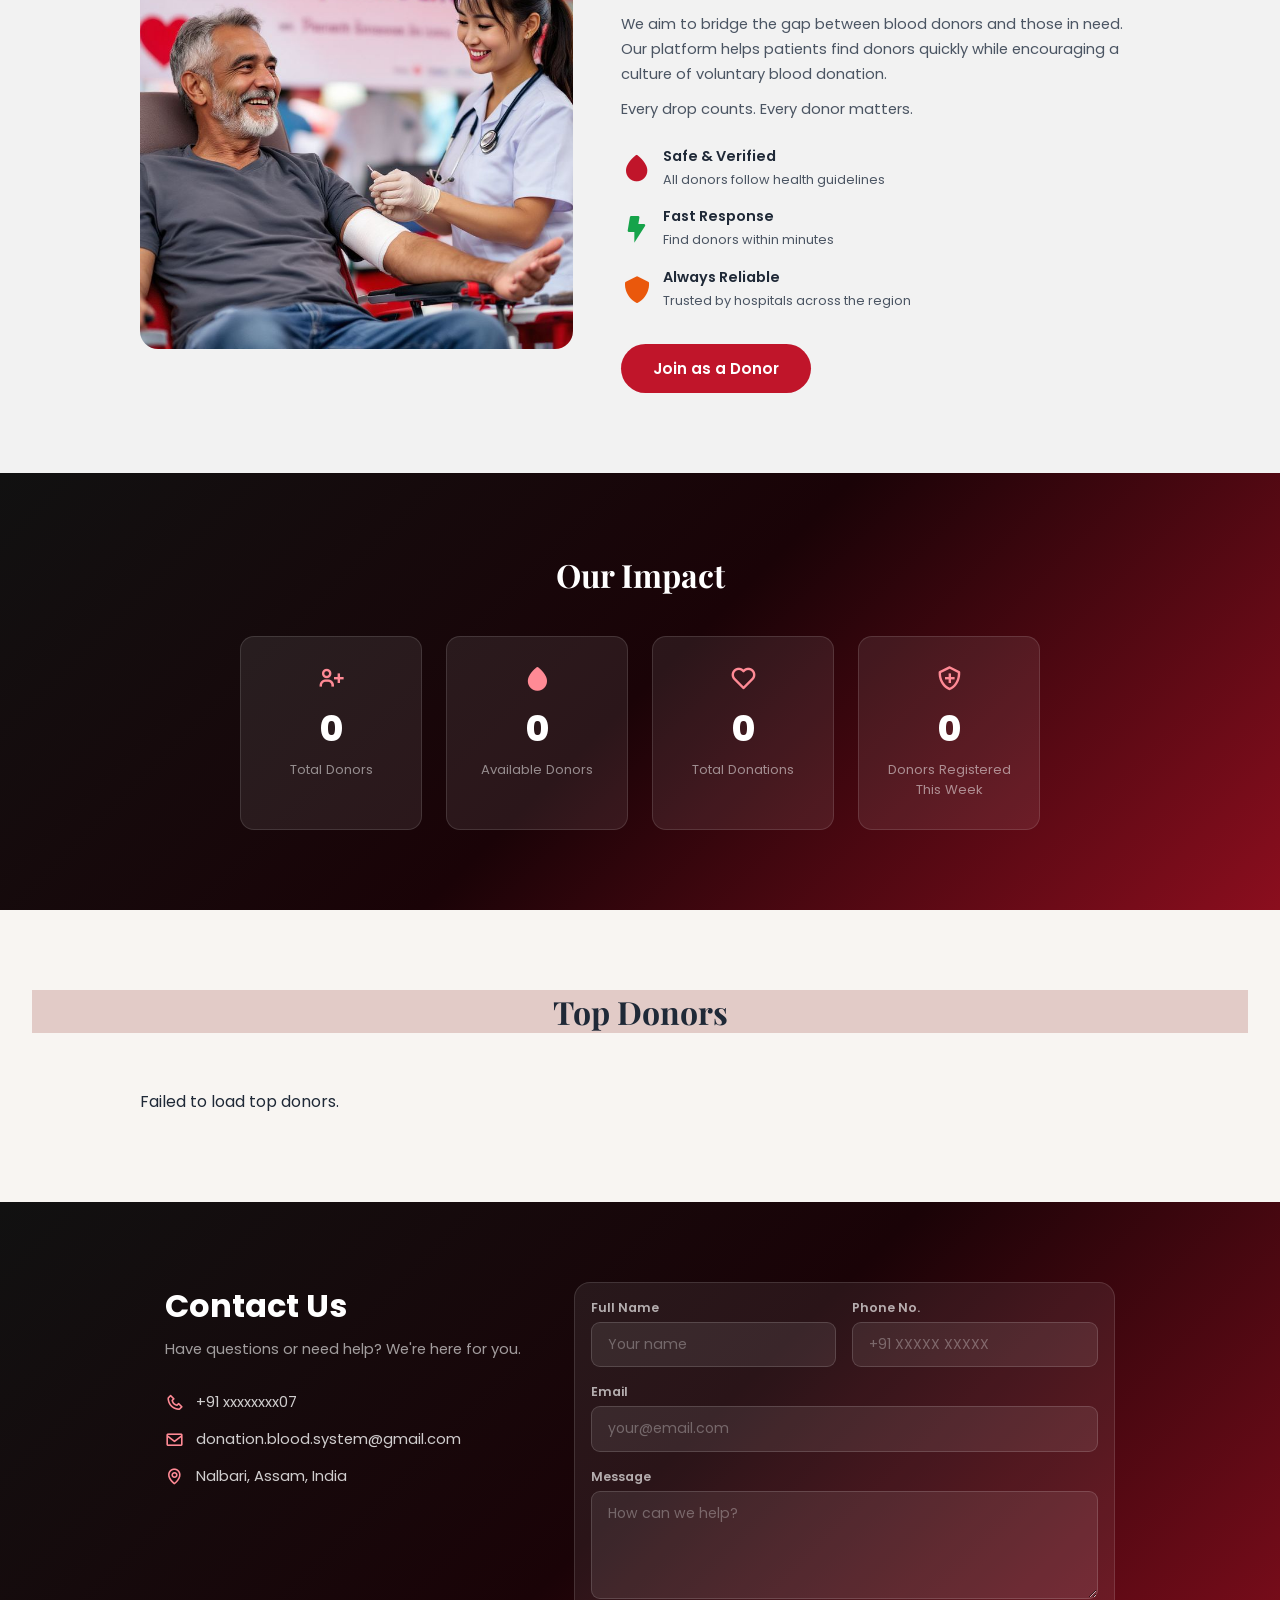
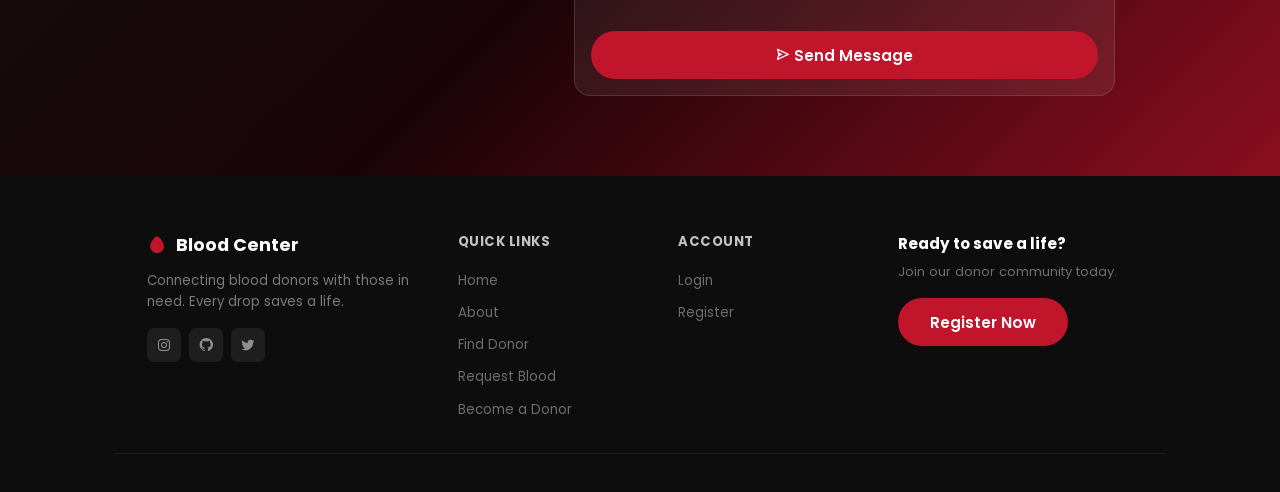
==== commit 1a125382: "index css" ====
--- a/index.html
+++ b/index.html
@@ -4,7 +4,7 @@
   <meta charset="UTF-8" />
   <meta name="viewport" content="width=device-width, initial-scale=1.0"/>
   <title>Blood Center — Donate Blood, Save Lives</title>
-  <link rel="stylesheet" href="/css/style.css">
+  <link rel="stylesheet" href="css/style.css">
   <link href="https://fonts.googleapis.com/css2?family=Poppins:wght@400;500;600;700;800&display=swap" rel="stylesheet"/>
   <link href="https://unpkg.com/boxicons@2.1.4/css/boxicons.min.css" rel="stylesheet"/>
   <link rel="icon" type="image/png" href="/imgs/logo.png">
@@ -49,9 +49,9 @@
         <a href="/html/register.html" class="btn-red" target="_blank">Become a Donor</a>
         <a href="/html/search.html" class="btn-white" target="_blank">Find a Donor</a>
       </div>
-      <div class="hero-pills" aria-hidden="true">
+      <!-- <div class="hero-pills" aria-hidden="true">
         <span>A+</span><span>A-</span><span>B+</span><span>B-</span><span>O+</span><span>O-</span><span>AB+</span><span>AB-</span>
-      </div>
+      </div> -->
     </div>
 
     <div class="hero-scroll-hint">
--- a/css/style.css
+++ b/css/style.css
@@ -27,15 +27,12 @@
 
 html {
   scroll-behavior: smooth;
-  overflow-x: hidden;
 }
 
 body {
   font-family: 'Poppins', sans-serif;
   color: var(--text);
   background: var(--white);
-  overflow-x: hidden;
-  -webkit-font-smoothing: antialiased;
 }
 
 a {
@@ -49,7 +46,6 @@
 
 img {
   max-width: 100%;
-  height: auto;
 }
 
 
@@ -60,7 +56,7 @@
 .section-title {
   font-family: 'Playfair Display', serif;
   text-align: center;
-  font-size: clamp(1.6rem, 4vw, 2.15rem);
+  font-size: 2rem;
   font-weight: 700;
   margin-bottom: 2.5rem;
   color: var(--text);
@@ -69,14 +65,11 @@
 .section-title-donors {
   font-family: 'Playfair Display', serif;
   text-align: center;
-  font-size: clamp(1.6rem, 4vw, 2.15rem);
-  font-weight: 700;
-  margin: 0 auto 2.5rem;
-  padding: 0.85rem 1.25rem;
-  max-width: 1000px;
+  font-size: 2rem;
+  font-weight: 700;
+  margin-bottom: 2.5rem;
   color: var(--text);
-  background: linear-gradient(90deg, rgba(192,21,42,0.08), rgba(192,21,42,0.18), rgba(192,21,42,0.08));
-  border-radius: 14px;
+  background-color: rgb(133, 39, 26, 0.2);
 }
 
 
@@ -160,7 +153,7 @@
   position: fixed;
   top: 0; left: 0; right: 0;
   z-index: 1000;
-  padding: 1rem clamp(0.75rem, 3vw, 2rem);
+  padding: 1rem 2rem;
   display: flex;
   justify-content: center;
   transition: padding 0.3s ease;
@@ -169,14 +162,13 @@
   padding: 0.5rem 2rem;
 } */
 .nav-content {
-  position: relative;
-  background: rgba(255, 255, 255, 0.86);
-  backdrop-filter: blur(14px);
+  background: rgba(255, 255, 255, 0.774);
+  backdrop-filter: blur(10px);
   -webkit-backdrop-filter: blur(18px);
   display: flex;
   justify-content: space-between;
   align-items: center;
-  padding: 0.5rem 1.25rem;
+  padding: 0.5rem 1.5rem;
   width: 100%;
   max-width: 1100px;
   border-radius: 50px;
@@ -256,29 +248,19 @@
 .hamburger.open span:nth-child(3) { transform: rotate(-45deg) translate(5px,-5px); }
 
 @media (max-width: 900px) {
-  header { padding: 0.7rem 0.75rem; }
-  .nav-content {
-    border-radius: 22px;
-    padding: 0.45rem 0.9rem;
-  }
   .hamburger { display: flex; }
-  .brand-name { font-size: 0.95rem; }
   .rnav {
     position: absolute;
-    top: calc(100% + 10px);
-    left: 0;
-    right: 0;
+    top: 50px; left: 1rem; right: 1rem;
     background: white;
     border-radius: 16px;
     box-shadow: 0 8px 30px rgba(0,0,0,0.15);
     max-height: 0;
     overflow: hidden;
     transition: max-height 0.4s ease, padding 0.3s ease;
-    z-index: 1100;
   }
-  .rnav.active { max-height: 420px; padding: 0.8rem 0; }
-  .rnav ul { flex-direction: column; padding: 0.5rem 1rem; gap: 0.5rem; align-items: stretch; }
-  .navbtn { display: block; text-align: center; padding: 0.7rem 0.9rem; }
+  .rnav.active { max-height: 400px; padding: 0.8rem 0; }
+  .rnav ul { flex-direction: column; padding: 0.5rem 1rem; gap: 0.5rem; }
   .nav-login-btn { margin-left: 0; width: 100%; text-align: center; display: block; }
 }
 
@@ -288,54 +270,24 @@
 ================================ */
 
 .hero {
-  position: relative;
   min-height: 100vh;
-  min-height: 100dvh;
   background: linear-gradient(135deg, #111 0%, #1a0307 50%, #8B0E1E 100%);
   display: flex;
   align-items: center;
   justify-content: center;
   text-align: center;
-  padding: 6.5rem 1.25rem 5rem;
-  overflow: hidden;
-}
-
-.hero-glow {
-  position: absolute;
-  inset: 0;
-  pointer-events: none;
-  background:
-    radial-gradient(ellipse 70% 50% at 50% 20%, rgba(192,21,42,0.35), transparent 60%),
-    radial-gradient(circle at 85% 80%, rgba(230,57,80,0.18), transparent 40%);
+  padding: 2rem;
 }
 
 .hero-content {
-  position: relative;
-  z-index: 1;
-  max-width: 760px;
-  width: 100%;
-}
-
-.hero-kicker {
-  display: inline-block;
-  margin-bottom: 1rem;
-  padding: 0.35rem 0.9rem;
-  border-radius: 999px;
-  border: 1px solid rgba(255,255,255,0.18);
-  background: rgba(255,255,255,0.08);
-  color: rgba(255,255,255,0.85);
-  font-size: 0.78rem;
-  font-weight: 600;
-  letter-spacing: 0.08em;
-  text-transform: uppercase;
-}
-
+  max-width: 700px;
+}
 .hero-content h1 {
   font-family: 'Playfair Display', serif;
-  font-size: clamp(2.15rem, 7vw, 4.15rem);
+  font-size: clamp(2.2rem, 6vw, 4rem);
   color: var(--white);
   font-weight: 800;
-  line-height: 1.12;
+  line-height: 1.15;
   margin-bottom: 1.2rem;
 }
 
@@ -343,42 +295,23 @@
   color: #E63950;
 }
 
-.hero-content > p:not(.hero-kicker) {
-  font-size: clamp(0.92rem, 2.2vw, 1.05rem);
-  color: rgba(255,255,255,0.72);
+.hero-content p {
+  font-size: 1rem;
+  color: rgba(255,255,255,0.7);
   line-height: 1.7;
   margin-bottom: 2rem;
 }
 
 .hero-buttons {
   display: flex;
-  gap: 0.85rem;
+  gap: 1rem;
   justify-content: center;
   flex-wrap: wrap;
 }
 
-.hero-pills {
-  display: flex;
-  flex-wrap: wrap;
-  justify-content: center;
-  gap: 0.45rem;
-  margin-top: 2rem;
-}
-
-.hero-pills span {
-  min-width: 2.6rem;
-  padding: 0.28rem 0.55rem;
-  border-radius: 999px;
-  border: 1px solid rgba(255,255,255,0.16);
-  background: rgba(255,255,255,0.06);
-  color: rgba(255,255,255,0.78);
-  font-size: 0.75rem;
-  font-weight: 700;
-}
-
 .hero-scroll-hint {
   position: absolute;
-  bottom: 1.5rem;
+  bottom: 2rem;
   left: 50%;
   transform: translateX(-50%);
   display: flex;
@@ -396,24 +329,13 @@
   50%      { transform: translateX(-50%) translateY(6px); }
 }
 
-@media (max-width: 560px) {
-  .hide-mobile { display: none; }
-  .hero-buttons { flex-direction: column; align-items: stretch; }
-  .hero-buttons .btn-red,
-  .hero-buttons .btn-white {
-    text-align: center;
-    width: 100%;
-  }
-  .hero-scroll-hint { display: none; }
-}
-
 
 /* ================================
    WHAT WE OFFER
 ================================ */
 
 .offers {
-  padding: clamp(3.2rem, 7vw, 5rem) clamp(1rem, 4vw, 2rem);
+  padding: 5rem 2rem;
   background: var(--white);
 }
 
@@ -431,7 +353,6 @@
   border-radius: 16px;
   padding: 2rem 1.5rem;
   transition: transform 0.3s, box-shadow 0.3s;
-  height: 100%;
 }
 
 .offer-card:hover {
@@ -498,10 +419,9 @@
   color: rgba(255,255,255,0.9);
 }
 
-@media (max-width: 900px) {
+@media (max-width: 750px) {
   .offers-grid {
     grid-template-columns: 1fr;
-    max-width: 520px;
   }
 }
 
@@ -511,7 +431,7 @@
 ================================ */
 
 .about {
-  padding: clamp(3.2rem, 7vw, 5rem) clamp(1rem, 4vw, 2rem);
+  padding: 5rem 2rem;
   background: var(--gray);
 }
 
@@ -520,27 +440,23 @@
   margin: 0 auto;
   display: grid;
   grid-template-columns: 1fr 1.2fr;
-  gap: clamp(1.5rem, 4vw, 3rem);
+  gap: 3rem;
   align-items: center;
 }
 
 .about-img-box {
   background: linear-gradient(135deg, var(--red), var(--red-dark));
   border-radius: 18px;
-  height: min(430px, 58vw);
-  min-height: 240px;
+  height: 430px;
   display: flex;
   align-items: center;
   justify-content: center;
   color: var(--red);
   overflow: hidden;
-  box-shadow: 0 16px 40px rgba(139, 14, 30, 0.18);
 }
 .about-img-box img{
   height:  100%;
   width: 100%;
-  object-fit: cover;
-  display: block;
 }
 
 .about-img-box p {
@@ -550,7 +466,7 @@
 
 .about-text h2 {
   font-family: 'Playfair Display', serif;
-  font-size: clamp(1.45rem, 3.5vw, 1.85rem);
+  font-size: 1.8rem;
   font-weight: 700;
   margin: 0.4rem 0 1rem;
   line-height: 1.3;
@@ -593,12 +509,12 @@
   margin: 0;
 }
 
-@media (max-width: 850px) {
+@media (max-width: 750px) {
   .about-inner {
     grid-template-columns: 1fr;
   }
   .about-img-box {
-    height: min(360px, 70vw);
+    height: 400px;
   }
 }
 
@@ -609,16 +525,16 @@
 
 .stats {
   background: linear-gradient(135deg, #111 0%, #1a0307 50%, #8B0E1E 100%);
-  padding: clamp(3.2rem, 7vw, 5rem) clamp(1rem, 4vw, 2rem);
+  padding: 5rem 2rem;
   text-align: center;
 }
 
 .stats-grid {
-  max-width: 960px;
+  max-width: 800px;
   margin: 0 auto;
   display: grid;
   grid-template-columns: repeat(4, 1fr);
-  gap: 1.25rem;
+  gap: 1.5rem;
 }
 
 .stat-card {
@@ -641,7 +557,7 @@
 }
 
 .stat-card h3 {
-  font-size: clamp(1.6rem, 4vw, 2.2rem);
+  font-size: 2.2rem;
   font-weight: 800;
   color: var(--white);
   margin-bottom: 0.3rem;
@@ -652,50 +568,36 @@
   color: rgba(255,255,255,0.5);
 }
 
-@media (max-width: 900px) {
+@media (max-width: 650px) {
   .stats-grid {
     grid-template-columns: repeat(2, 1fr);
   }
 }
 
-@media (max-width: 420px) {
-  .stats-grid {
-    grid-template-columns: 1fr;
-  }
-}
-
 
 /* ================================
    TOP DONORS
 ================================ */
 
 .top-donors {
-  padding: clamp(3.2rem, 7vw, 5rem) clamp(1rem, 4vw, 2rem);
+  padding: 5rem 2rem;
   background: var(--off-white);
 }
 
 .donors-row {
-  padding: 1rem 0 0.75rem;
+  padding: 1rem 0;
   max-width: 1000px;
   margin: 0 auto;
   display: flex;
   gap: 1.2rem;
   overflow-x: auto;
+  padding-bottom: 0.5rem;
   scrollbar-width: thin;
   scrollbar-color: var(--border) transparent;
-  scroll-snap-type: x proximity;
-  -webkit-overflow-scrolling: touch;
-}
-
-.donors-row > p {
-  width: 100%;
-  text-align: center;
-  color: var(--text-soft);
 }
 
 .donor-card {
   min-width: 185px;
-  width: 185px;
   background: var(--white);
   border: 2px solid var(--border);
   border-radius: 16px;
@@ -708,7 +610,6 @@
   position: relative;
   transition: all 0.3s, box-shadow 0.3s;
   flex-shrink: 0;
-  scroll-snap-align: start;
 }
 
 .donor-card:hover {
@@ -758,7 +659,7 @@
 
 .contact {
   background: linear-gradient(135deg, #111 0%, #1a0307 50%, #8B0E1E 100%);
-  padding: clamp(3.2rem, 7vw, 5rem) clamp(1rem, 4vw, 2rem);
+  padding: 5rem 2rem;
 }
 
 .contact-inner {
@@ -766,12 +667,12 @@
   margin: 0 auto;
   display: grid;
   grid-template-columns: 1fr 1.5fr;
-  gap: clamp(1.5rem, 4vw, 3rem);
+  gap: 3rem;
   align-items: start;
 }
 
 .contact-info h2 {
-  font-size: clamp(1.6rem, 4vw, 2rem);
+  font-size: 2rem;
   font-weight: 700;
   color: var(--white);
   margin-bottom: 0.6rem;
@@ -799,19 +700,20 @@
 .contact-detail span {
   font-size: 0.92rem;
   color: rgba(255,255,255,0.8);
-  overflow-wrap: anywhere;
 }
 
 /* Contact form */
 .contact-form {
+  width: 100%;
+  max-width: 100%;
+  min-width: 0;
   background: rgba(255,255,255,0.07);
   border: 1px solid rgba(255,255,255,0.12);
   border-radius: 16px;
-  padding: clamp(1.25rem, 3vw, 2rem);
+  padding: 1rem;
   display: flex;
   flex-direction: column;
   gap: 1rem;
-  min-width: 0;
 }
 
 .form-row {
@@ -834,6 +736,9 @@
 
 .form-group input,
 .form-group textarea {
+  width: 100%;
+  max-width: 100%;
+  box-sizing: border-box;
   background: rgba(255,255,255,0.08);
   border: 1px solid rgba(255,255,255,0.15);
   border-radius: 9px;
@@ -871,7 +776,7 @@
   display: block;
 }
 
-@media (max-width: 850px) {
+@media (max-width: 900px) {
   .contact-inner {
     grid-template-columns: 1fr;
   }
@@ -880,18 +785,6 @@
   }
 }
 
-.recaptcha-wrap {
-  overflow-x: auto;
-  max-width: 100%;
-}
-
-@media (max-width: 380px) {
-  .recaptcha-wrap {
-    transform: scale(0.88);
-    transform-origin: left top;
-  }
-}
-
 
 /* ================================
    FOOTER
@@ -905,7 +798,7 @@
 .footer-inner {
   max-width: 1050px;
   margin: 0 auto;
-  padding: 3.5rem clamp(1rem, 4vw, 2rem) 2rem;
+  padding: 3.5rem 2rem 2rem;
   display: grid;
   grid-template-columns: 1.5fr 1fr 1fr 1.3fr;
   gap: 2.5rem;
@@ -1005,16 +898,15 @@
   gap: 0.5rem;
 }
 
-@media (max-width: 900px) {
+@media (max-width: 850px) {
   .footer-inner {
     grid-template-columns: 1fr 1fr;
   }
 }
 
-@media (max-width: 560px) {
+@media (max-width: 500px) {
   .footer-inner {
     grid-template-columns: 1fr;
-    gap: 1.75rem;
   }
 }
 
@@ -1022,10 +914,11 @@
   width: 60px;
   height: 60px;
   border-radius: 50%;
-  object-fit: cover;
   background: var(--red);
   color: var(--white);
-  display: block;
+  display: flex;
+  align-items: center;
+  justify-content: center;
   font-weight: 700;
   font-size: 1.1rem;
 }
@@ -1066,29 +959,6 @@
   transform: translate(-50%, -50%) scale(1);
 }
 
-@media (max-width: 560px) {
-  .toast {
-    top: 90px;
-    transform: translate(-50%, 0) scale(0.96);
-  }
-  .toast.show {
-    transform: translate(-50%, 0) scale(1);
-  }
-}
-
-@media (prefers-reduced-motion: reduce) {
-  html { scroll-behavior: auto; }
-  .hero-scroll-hint,
-  .offer-card,
-  .stat-card,
-  .donor-card,
-  .btn-red,
-  .btn-white {
-    animation: none;
-    transition: none;
-  }
-}
-
-
-
-
+
+
+
